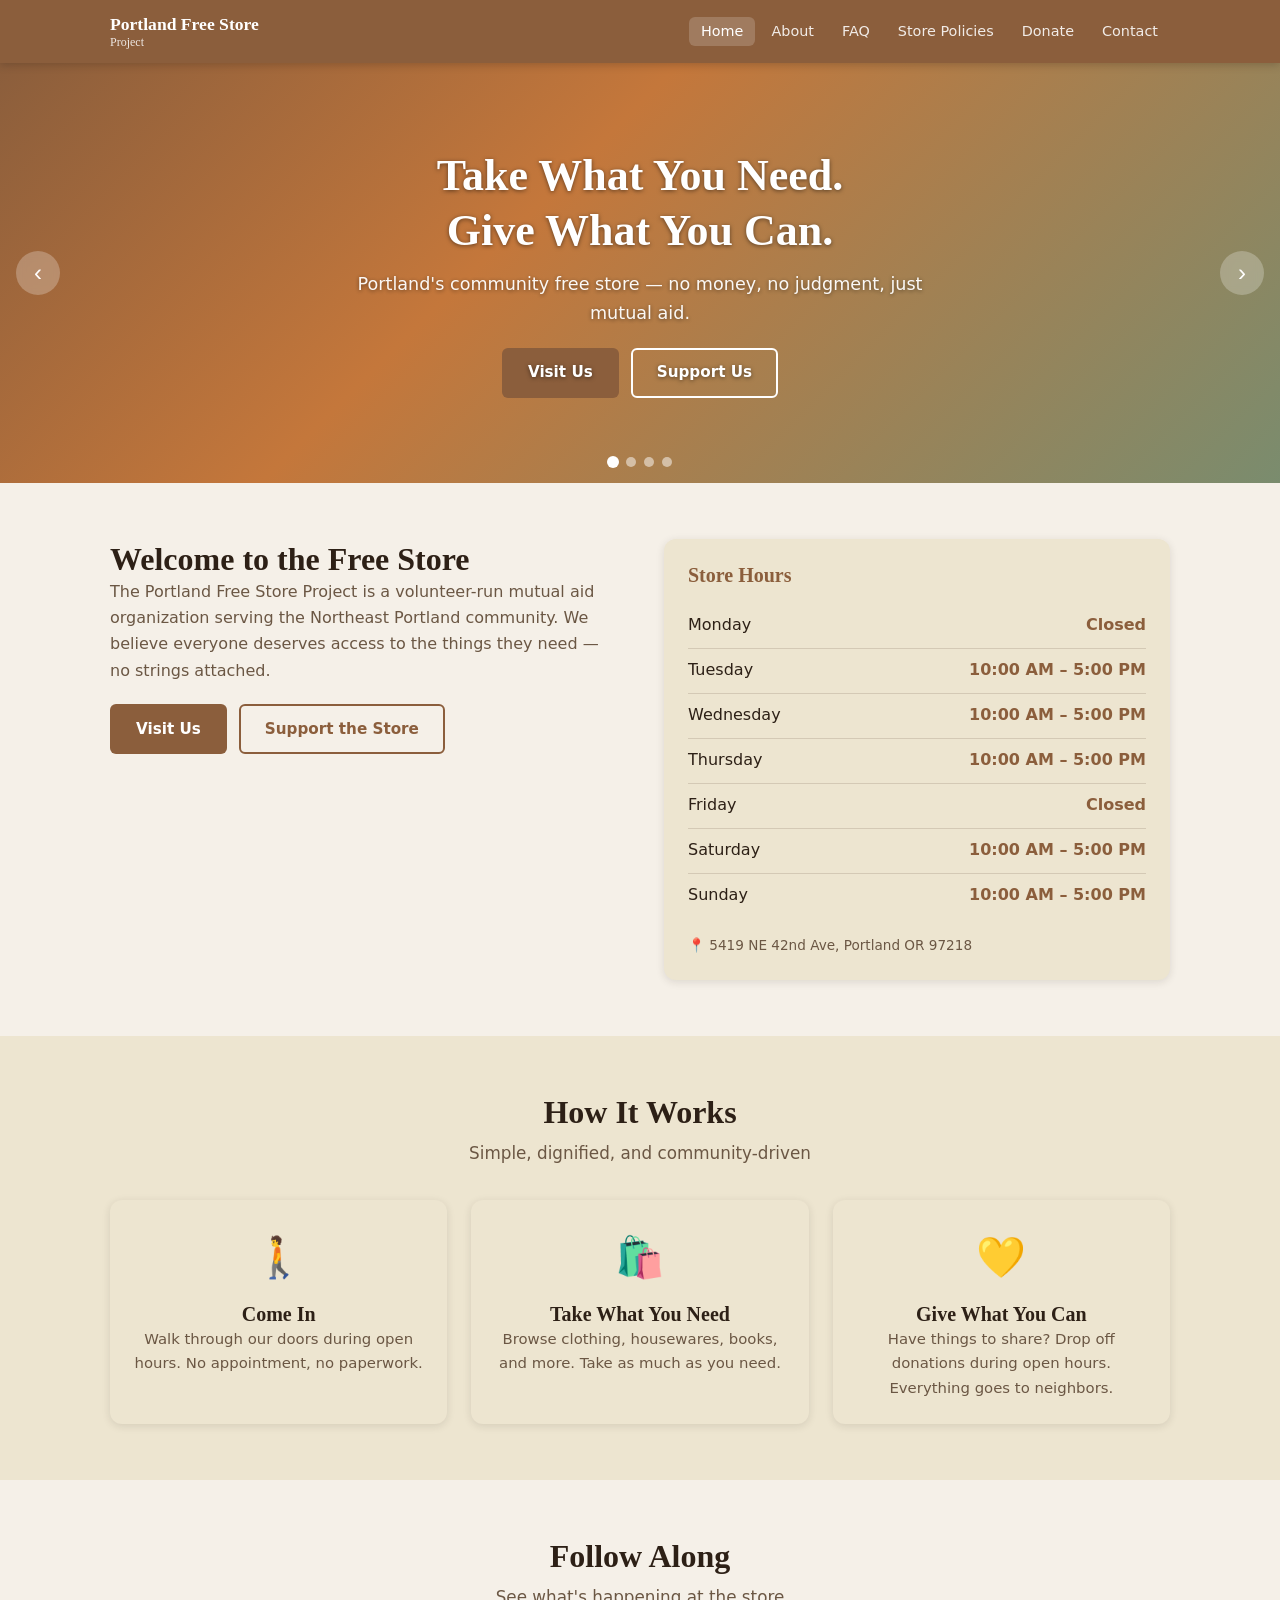
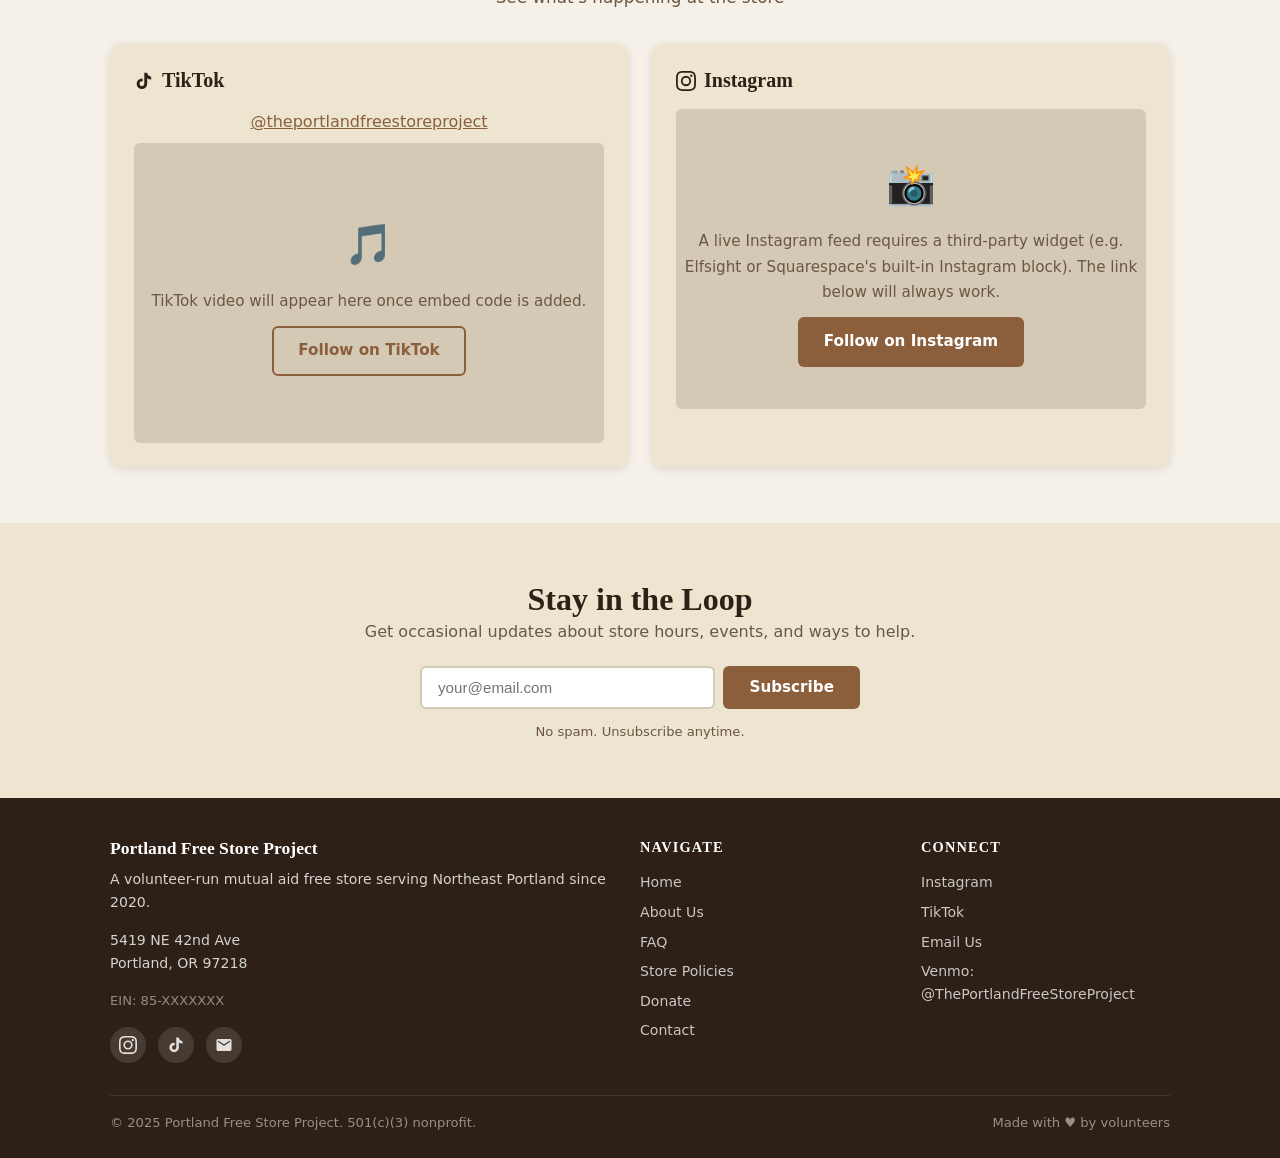
==== index.html @ 051ecac0 "Initial site mockup for Portland Free Store Project Earth tone redesign with carousel homepage, FAQ " ====
<!DOCTYPE html>
<!--
  ================================================================
  PORTLAND FREE STORE — Home Page
  ================================================================
  HOW TO EDIT THIS PAGE:
  • Store hours: find the <table class="hours-table"> section below
    and update the text in each <td> on the right side
  • Thermometer goal/current: find data-goal and data-current on
    the <div class="thermometer-widget"> in donate.html
  • Carousel slides: find <div class="carousel-slide"> — each slide
    has a heading, paragraph, and button you can change
  ================================================================
-->
<html lang="en">
<head>
  <meta charset="UTF-8">
  <meta name="viewport" content="width=device-width, initial-scale=1.0">
  <title>Portland Free Store Project — Free Stuff for Everyone</title>
  <meta name="description" content="The Portland Free Store Project operates a free store at 5419 NE 42nd Ave. Take what you need, give what you can.">
  <link rel="stylesheet" href="css/style.css">
</head>
<body>

<a class="skip-link" href="#main">Skip to main content</a>

<!-- ─── Navigation ─────────────────────────────────────── -->
<nav class="site-nav" aria-label="Main navigation">
  <div class="nav-inner">
    <a href="index.html" class="nav-logo">
      Portland Free Store
      <span>Project</span>
    </a>
    <button class="nav-hamburger" aria-label="Toggle menu" aria-expanded="false">
      <span></span><span></span><span></span>
    </button>
    <ul class="nav-links" role="list">
      <li><a href="index.html">Home</a></li>
      <li><a href="about.html">About</a></li>
      <li><a href="faq.html">FAQ</a></li>
      <li><a href="store-policies.html">Store Policies</a></li>
      <li><a href="donate.html">Donate</a></li>
      <li><a href="contact.html">Contact</a></li>
    </ul>
  </div>
</nav>

<main id="main">

  <!-- ─── Hero Carousel ──────────────────────────────────── -->
  <section class="carousel" aria-label="Featured slides">
    <div class="carousel-track">

      <div class="carousel-slide" aria-label="Slide 1 of 4">
        <div class="slide-bg slide-bg-1" role="img" aria-label="Warm earth tone background"></div>
        <div class="slide-content">
          <h1>Take What You Need.<br>Give What You Can.</h1>
          <p>Portland's community free store — no money, no judgment, just mutual aid.</p>
          <div class="gap-btns">
            <a href="contact.html" class="btn btn-primary">Visit Us</a>
            <a href="donate.html" class="btn btn-outline" style="border-color:#fff;color:#fff">Support Us</a>
          </div>
        </div>
      </div>

      <div class="carousel-slide" aria-label="Slide 2 of 4">
        <div class="slide-bg slide-bg-2" role="img" aria-label="Sage and brown background"></div>
        <div class="slide-content">
          <h1>Everything Is Free</h1>
          <p>Clothing, household goods, books, and more — all freely given by neighbors for neighbors.</p>
          <a href="about.html" class="btn btn-primary">Our Story</a>
        </div>
      </div>

      <div class="carousel-slide" aria-label="Slide 3 of 4">
        <div class="slide-bg slide-bg-3" role="img" aria-label="Terracotta gradient background"></div>
        <div class="slide-content">
          <h1>Open to Everyone</h1>
          <p>No ID required. No income verification. Just show up and take what you need.</p>
          <a href="faq.html" class="btn btn-primary">Learn More</a>
        </div>
      </div>

      <div class="carousel-slide" aria-label="Slide 4 of 4">
        <div class="slide-bg slide-bg-4" role="img" aria-label="Sage and terracotta background"></div>
        <div class="slide-content">
          <h1>Powered by Community</h1>
          <p>We run entirely on donations and volunteers. Help us keep the doors open.</p>
          <a href="donate.html" class="btn btn-primary">Donate</a>
        </div>
      </div>

    </div>
    <button class="carousel-btn prev" aria-label="Previous slide">&#8249;</button>
    <button class="carousel-btn next" aria-label="Next slide">&#8250;</button>
    <div class="carousel-dots" role="tablist" aria-label="Slide indicators">
      <button class="carousel-dot active" aria-label="Go to slide 1" role="tab"></button>
      <button class="carousel-dot" aria-label="Go to slide 2" role="tab"></button>
      <button class="carousel-dot" aria-label="Go to slide 3" role="tab"></button>
      <button class="carousel-dot" aria-label="Go to slide 4" role="tab"></button>
    </div>
  </section>

  <!-- ─── Welcome + Hours ────────────────────────────────── -->
  <section class="section">
    <div class="container">
      <div class="grid-2" style="align-items:start;gap:3rem">
        <div>
          <h2>Welcome to the Free Store</h2>
          <p class="text-muted" style="margin-bottom:1.25rem">The Portland Free Store Project is a volunteer-run mutual aid organization serving the Northeast Portland community. We believe everyone deserves access to the things they need — no strings attached.</p>
          <div class="gap-btns" style="justify-content:flex-start">
            <a href="contact.html" class="btn btn-primary">Visit Us</a>
            <a href="donate.html" class="btn btn-outline">Support the Store</a>
          </div>
        </div>
        <div class="card">
          <h3 style="margin-bottom:1rem;color:var(--color-primary)">Store Hours</h3>
          <!-- TO UPDATE: Change the hours text in the right-hand <td> cells below -->
          <table class="hours-table" aria-label="Store hours">
            <tbody>
              <tr><td>Monday</td>     <td>Closed</td></tr>
              <tr><td>Tuesday</td>    <td>10:00 AM – 5:00 PM</td></tr>
              <tr><td>Wednesday</td>  <td>10:00 AM – 5:00 PM</td></tr>
              <tr><td>Thursday</td>   <td>10:00 AM – 5:00 PM</td></tr>
              <tr><td>Friday</td>     <td>Closed</td></tr>
              <tr><td>Saturday</td>   <td>10:00 AM – 5:00 PM</td></tr>
              <tr><td>Sunday</td>     <td>10:00 AM – 5:00 PM</td></tr>
            </tbody>
          </table>
          <p style="margin-top:1rem;font-size:0.85rem;color:var(--color-muted)">
            📍 5419 NE 42nd Ave, Portland OR 97218
          </p>
        </div>
      </div>
    </div>
  </section>

  <!-- ─── How It Works ───────────────────────────────────── -->
  <section class="section section-alt">
    <div class="container">
      <div class="section-heading">
        <h2>How It Works</h2>
        <p>Simple, dignified, and community-driven</p>
      </div>
      <div class="grid-3">
        <div class="card text-center">
          <div style="font-size:2.5rem;margin-bottom:0.75rem">🚶</div>
          <h3>Come In</h3>
          <p style="color:var(--color-muted);font-size:0.93rem">Walk through our doors during open hours. No appointment, no paperwork.</p>
        </div>
        <div class="card text-center">
          <div style="font-size:2.5rem;margin-bottom:0.75rem">🛍️</div>
          <h3>Take What You Need</h3>
          <p style="color:var(--color-muted);font-size:0.93rem">Browse clothing, housewares, books, and more. Take as much as you need.</p>
        </div>
        <div class="card text-center">
          <div style="font-size:2.5rem;margin-bottom:0.75rem">💛</div>
          <h3>Give What You Can</h3>
          <p style="color:var(--color-muted);font-size:0.93rem">Have things to share? Drop off donations during open hours. Everything goes to neighbors.</p>
        </div>
      </div>
    </div>
  </section>

  <!-- ─── Follow Along (Social) ──────────────────────────── -->
  <section class="section social-section">
    <div class="container">
      <div class="section-heading">
        <h2>Follow Along</h2>
        <p>See what's happening at the store</p>
      </div>
      <div class="social-embeds">

        <!-- TikTok embed -->
        <div class="social-embed-card">
          <h3>
            <svg width="20" height="20" viewBox="0 0 24 24" fill="currentColor" aria-hidden="true"><path d="M19.59 6.69a4.83 4.83 0 0 1-3.77-4.25V2h-3.45v13.67a2.89 2.89 0 0 1-2.88 2.5 2.89 2.89 0 0 1-2.89-2.89 2.89 2.89 0 0 1 2.89-2.89c.28 0 .54.04.79.1V9.01a6.33 6.33 0 0 0-.79-.05 6.34 6.34 0 0 0-6.34 6.34 6.34 6.34 0 0 0 6.34 6.34 6.34 6.34 0 0 0 6.33-6.34V8.69a8.18 8.18 0 0 0 4.78 1.52V6.78a4.85 4.85 0 0 1-1.01-.09z"/></svg>
            TikTok
          </h3>
          <!-- TikTok embed — replace with actual embed code from tiktok.com/embed -->
          <blockquote class="tiktok-embed"
            cite="https://www.tiktok.com/@theportlandfreestoreproject"
            data-video-id="REPLACE_WITH_VIDEO_ID"
            style="max-width:100%;min-width:100%">
            <section>
              <a target="_blank" href="https://www.tiktok.com/@theportlandfreestoreproject">@theportlandfreestoreproject</a>
            </section>
          </blockquote>
          <div class="social-placeholder" style="margin-top:0.5rem">
            <span class="icon">🎵</span>
            <span>TikTok video will appear here once embed code is added.</span>
            <a href="https://www.tiktok.com/@theportlandfreestoreproject" class="btn btn-outline" target="_blank" rel="noopener">Follow on TikTok</a>
          </div>
        </div>

        <!-- Instagram -->
        <div class="social-embed-card">
          <h3>
            <svg width="20" height="20" viewBox="0 0 24 24" fill="currentColor" aria-hidden="true"><path d="M12 2.163c3.204 0 3.584.012 4.85.07 3.252.148 4.771 1.691 4.919 4.919.058 1.265.069 1.645.069 4.849 0 3.205-.012 3.584-.069 4.849-.149 3.225-1.664 4.771-4.919 4.919-1.266.058-1.644.07-4.85.07-3.204 0-3.584-.012-4.849-.07-3.26-.149-4.771-1.699-4.919-4.92-.058-1.265-.07-1.644-.07-4.849 0-3.204.013-3.583.07-4.849.149-3.227 1.664-4.771 4.919-4.919 1.266-.057 1.645-.069 4.849-.069zM12 0C8.741 0 8.333.014 7.053.072 2.695.272.273 2.69.073 7.052.014 8.333 0 8.741 0 12c0 3.259.014 3.668.072 4.948.2 4.358 2.618 6.78 6.98 6.98C8.333 23.986 8.741 24 12 24c3.259 0 3.668-.014 4.948-.072 4.354-.2 6.782-2.618 6.979-6.98.059-1.28.073-1.689.073-4.948 0-3.259-.014-3.667-.072-4.947-.196-4.354-2.617-6.78-6.979-6.98C15.668.014 15.259 0 12 0zm0 5.838a6.162 6.162 0 1 0 0 12.324 6.162 6.162 0 0 0 0-12.324zM12 16a4 4 0 1 1 0-8 4 4 0 0 1 0 8zm6.406-11.845a1.44 1.44 0 1 0 0 2.881 1.44 1.44 0 0 0 0-2.881z"/></svg>
            Instagram
          </h3>
          <div class="social-placeholder">
            <span class="icon">📸</span>
            <span>A live Instagram feed requires a third-party widget (e.g. Elfsight or Squarespace's built-in Instagram block). The link below will always work.</span>
            <a href="https://www.instagram.com/theportlandfreestoreproject/" class="btn btn-primary" target="_blank" rel="noopener">Follow on Instagram</a>
          </div>
        </div>

      </div>
    </div>
  </section>

  <!-- ─── Email Signup ────────────────────────────────────── -->
  <section class="section section-alt">
    <div class="container">
      <div class="email-signup">
        <h2>Stay in the Loop</h2>
        <p style="color:var(--color-muted)">Get occasional updates about store hours, events, and ways to help.</p>
        <form action="#" method="post" aria-label="Email signup">
          <input type="email" name="email" placeholder="your@email.com" required aria-label="Email address">
          <button type="submit" class="btn btn-primary">Subscribe</button>
        </form>
        <p style="font-size:0.82rem;color:var(--color-muted);margin-top:0.75rem">No spam. Unsubscribe anytime.</p>
      </div>
    </div>
  </section>

</main>

<!-- ─── Footer ─────────────────────────────────────────── -->
<footer class="site-footer">
  <div class="container">
    <div class="footer-inner">
      <div class="footer-brand">
        <h3>Portland Free Store Project</h3>
        <p>A volunteer-run mutual aid free store serving Northeast Portland since 2020.</p>
        <p style="margin-top:0.5rem">5419 NE 42nd Ave<br>Portland, OR 97218</p>
        <p style="margin-top:0.5rem;font-size:0.82rem;opacity:0.6">EIN: 85-XXXXXXX</p>
        <div class="footer-social">
          <a href="https://www.instagram.com/theportlandfreestoreproject/" target="_blank" rel="noopener" aria-label="Instagram">
            <svg width="18" height="18" viewBox="0 0 24 24" fill="currentColor"><path d="M12 2.163c3.204 0 3.584.012 4.85.07 3.252.148 4.771 1.691 4.919 4.919.058 1.265.069 1.645.069 4.849 0 3.205-.012 3.584-.069 4.849-.149 3.225-1.664 4.771-4.919 4.919-1.266.058-1.644.07-4.85.07-3.204 0-3.584-.012-4.849-.07-3.26-.149-4.771-1.699-4.919-4.92-.058-1.265-.07-1.644-.07-4.849 0-3.204.013-3.583.07-4.849.149-3.227 1.664-4.771 4.919-4.919 1.266-.057 1.645-.069 4.849-.069zM12 0C8.741 0 8.333.014 7.053.072 2.695.272.273 2.69.073 7.052.014 8.333 0 8.741 0 12c0 3.259.014 3.668.072 4.948.2 4.358 2.618 6.78 6.98 6.98C8.333 23.986 8.741 24 12 24c3.259 0 3.668-.014 4.948-.072 4.354-.2 6.782-2.618 6.979-6.98.059-1.28.073-1.689.073-4.948 0-3.259-.014-3.667-.072-4.947-.196-4.354-2.617-6.78-6.979-6.98C15.668.014 15.259 0 12 0zm0 5.838a6.162 6.162 0 1 0 0 12.324 6.162 6.162 0 0 0 0-12.324zM12 16a4 4 0 1 1 0-8 4 4 0 0 1 0 8zm6.406-11.845a1.44 1.44 0 1 0 0 2.881 1.44 1.44 0 0 0 0-2.881z"/></svg>
          </a>
          <a href="https://www.tiktok.com/@theportlandfreestoreproject" target="_blank" rel="noopener" aria-label="TikTok">
            <svg width="18" height="18" viewBox="0 0 24 24" fill="currentColor"><path d="M19.59 6.69a4.83 4.83 0 0 1-3.77-4.25V2h-3.45v13.67a2.89 2.89 0 0 1-2.88 2.5 2.89 2.89 0 0 1-2.89-2.89 2.89 2.89 0 0 1 2.89-2.89c.28 0 .54.04.79.1V9.01a6.33 6.33 0 0 0-.79-.05 6.34 6.34 0 0 0-6.34 6.34 6.34 6.34 0 0 0 6.34 6.34 6.34 6.34 0 0 0 6.33-6.34V8.69a8.18 8.18 0 0 0 4.78 1.52V6.78a4.85 4.85 0 0 1-1.01-.09z"/></svg>
          </a>
          <a href="mailto:portlandfreestoreproject@gmail.com" aria-label="Email us">
            <svg width="18" height="18" viewBox="0 0 24 24" fill="currentColor"><path d="M20 4H4c-1.1 0-2 .9-2 2v12c0 1.1.9 2 2 2h16c1.1 0 2-.9 2-2V6c0-1.1-.9-2-2-2zm0 4l-8 5-8-5V6l8 5 8-5v2z"/></svg>
          </a>
        </div>
      </div>
      <div class="footer-col">
        <h4>Navigate</h4>
        <a href="index.html">Home</a>
        <a href="about.html">About Us</a>
        <a href="faq.html">FAQ</a>
        <a href="store-policies.html">Store Policies</a>
        <a href="donate.html">Donate</a>
        <a href="contact.html">Contact</a>
      </div>
      <div class="footer-col">
        <h4>Connect</h4>
        <a href="https://www.instagram.com/theportlandfreestoreproject/" target="_blank" rel="noopener">Instagram</a>
        <a href="https://www.tiktok.com/@theportlandfreestoreproject" target="_blank" rel="noopener">TikTok</a>
        <a href="mailto:portlandfreestoreproject@gmail.com">Email Us</a>
        <a href="donate.html">Venmo: @ThePortlandFreeStoreProject</a>
      </div>
    </div>
    <div class="footer-bottom">
      <span>© 2025 Portland Free Store Project. 501(c)(3) nonprofit.</span>
      <span>Made with ♥ by volunteers</span>
    </div>
  </div>
</footer>

<script src="js/main.js"></script>
</body>
</html>
---- css/style.css ----
/* ============================================================
   Portland Free Store — Design System
   Earth tone palette, mobile-first, no framework
   ============================================================ */

:root {
  --color-bg:      #f5f0e8;
  --color-surface: #ede5d0;
  --color-primary: #8b5e3c;
  --color-accent:  #c4773b;
  --color-text:    #2d2016;
  --color-muted:   #6b5744;
  --color-sage:    #7a8c6e;
  --color-sage-light: #a8b89a;
  --color-border:  #d4c9b5;

  --font-body: Georgia, 'Times New Roman', serif;
  --font-sans: system-ui, -apple-system, 'Segoe UI', sans-serif;

  --radius: 6px;
  --radius-lg: 12px;
  --shadow: 0 2px 8px rgba(45,32,22,0.12);
  --shadow-lg: 0 4px 20px rgba(45,32,22,0.18);

  --container: 1100px;
  --gap: 1.5rem;
}

/* ─── Reset ─────────────────────────────────────────────── */
*, *::before, *::after { box-sizing: border-box; margin: 0; padding: 0; }
html { font-size: 16px; scroll-behavior: smooth; }
body {
  font-family: var(--font-sans);
  background: var(--color-bg);
  color: var(--color-text);
  line-height: 1.65;
  min-height: 100vh;
  display: flex;
  flex-direction: column;
}
img { max-width: 100%; display: block; }
a { color: var(--color-primary); text-decoration: underline; }
a:hover { color: var(--color-accent); }
ul { list-style: none; }

/* ─── Layout ─────────────────────────────────────────────── */
.container {
  width: 100%;
  max-width: var(--container);
  margin-inline: auto;
  padding-inline: 1.25rem;
}
.grid-2 { display: grid; gap: var(--gap); }
.grid-3 { display: grid; gap: var(--gap); }
@media (min-width: 768px) {
  .grid-2 { grid-template-columns: 1fr 1fr; }
  .grid-3 { grid-template-columns: repeat(3, 1fr); }
}

main { flex: 1; }

/* ─── Typography ─────────────────────────────────────────── */
h1, h2, h3, h4 {
  font-family: var(--font-body);
  font-weight: 700;
  line-height: 1.25;
  color: var(--color-text);
}
h1 { font-size: clamp(1.9rem, 4vw, 2.75rem); }
h2 { font-size: clamp(1.4rem, 3vw, 2rem); }
h3 { font-size: 1.25rem; }
h4 { font-size: 1.05rem; }
p { margin-bottom: 1rem; }
p:last-child { margin-bottom: 0; }

.section-heading {
  text-align: center;
  margin-bottom: 2rem;
}
.section-heading h2 { margin-bottom: 0.5rem; }
.section-heading p  { color: var(--color-muted); font-size: 1.05rem; }

/* ─── Buttons ────────────────────────────────────────────── */
.btn {
  display: inline-block;
  padding: 0.65rem 1.5rem;
  border-radius: var(--radius);
  font-family: var(--font-sans);
  font-size: 0.95rem;
  font-weight: 600;
  text-decoration: none;
  cursor: pointer;
  border: 2px solid transparent;
  transition: background 0.2s, color 0.2s, border-color 0.2s;
}
.btn-primary {
  background: var(--color-primary);
  color: #fff;
}
.btn-primary:hover {
  background: var(--color-accent);
  color: #fff;
}
.btn-outline {
  background: transparent;
  color: var(--color-primary);
  border-color: var(--color-primary);
}
.btn-outline:hover {
  background: var(--color-primary);
  color: #fff;
}
.btn-sage {
  background: var(--color-sage);
  color: #fff;
}
.btn-sage:hover {
  background: #5e6e55;
  color: #fff;
}

/* ─── Card ───────────────────────────────────────────────── */
.card {
  background: var(--color-surface);
  border-radius: var(--radius-lg);
  padding: 1.5rem;
  box-shadow: var(--shadow);
}

/* ─── Section spacing ────────────────────────────────────── */
.section { padding: 3.5rem 0; }
.section-alt { background: var(--color-surface); }

/* ─── Navigation ─────────────────────────────────────────── */
.site-nav {
  background: var(--color-primary);
  position: sticky;
  top: 0;
  z-index: 100;
  box-shadow: 0 2px 8px rgba(45,32,22,0.25);
}
.nav-inner {
  display: flex;
  align-items: center;
  justify-content: space-between;
  padding: 0.85rem 1.25rem;
  max-width: var(--container);
  margin-inline: auto;
}
.nav-logo {
  font-family: var(--font-body);
  font-size: 1.1rem;
  font-weight: 700;
  color: #fff;
  text-decoration: none;
  line-height: 1.2;
}
.nav-logo span { display: block; font-size: 0.75rem; font-weight: 400; opacity: 0.85; }
.nav-links {
  display: flex;
  gap: 0.25rem;
  align-items: center;
}
.nav-links a {
  color: rgba(255,255,255,0.88);
  text-decoration: none;
  padding: 0.4rem 0.75rem;
  border-radius: var(--radius);
  font-size: 0.9rem;
  transition: background 0.15s, color 0.15s;
}
.nav-links a:hover,
.nav-links a.active {
  background: rgba(255,255,255,0.18);
  color: #fff;
}
.nav-hamburger {
  display: none;
  background: none;
  border: none;
  cursor: pointer;
  padding: 0.25rem;
  flex-direction: column;
  gap: 5px;
}
.nav-hamburger span {
  display: block;
  width: 24px;
  height: 2px;
  background: #fff;
  border-radius: 2px;
  transition: transform 0.2s, opacity 0.2s;
}
.nav-hamburger.open span:nth-child(1) { transform: translateY(7px) rotate(45deg); }
.nav-hamburger.open span:nth-child(2) { opacity: 0; }
.nav-hamburger.open span:nth-child(3) { transform: translateY(-7px) rotate(-45deg); }

@media (max-width: 767px) {
  .nav-hamburger { display: flex; }
  .nav-links {
    display: none;
    flex-direction: column;
    align-items: flex-start;
    gap: 0;
    position: absolute;
    top: 100%;
    left: 0; right: 0;
    background: var(--color-primary);
    padding: 0.5rem 1.25rem 1rem;
    border-top: 1px solid rgba(255,255,255,0.15);
  }
  .nav-links.open { display: flex; }
  .nav-links a { padding: 0.6rem 0.75rem; width: 100%; }
}

/* ─── Hero Carousel ──────────────────────────────────────── */
.carousel {
  position: relative;
  overflow: hidden;
  background: var(--color-surface);
  min-height: 420px;
}
.carousel-track {
  display: flex;
  transition: transform 0.5s ease;
  height: 100%;
}
.carousel-slide {
  min-width: 100%;
  position: relative;
  min-height: 420px;
  display: flex;
  align-items: center;
  justify-content: center;
}
.carousel-slide .slide-bg {
  position: absolute;
  inset: 0;
  background-size: cover;
  background-position: center;
}
.carousel-slide .slide-content {
  position: relative;
  z-index: 2;
  text-align: center;
  padding: 2rem 1.5rem;
  max-width: 640px;
  color: #fff;
  text-shadow: 0 1px 4px rgba(0,0,0,0.5);
}
.carousel-slide .slide-content h1 { color: #fff; margin-bottom: 0.75rem; }
.carousel-slide .slide-content p  { font-size: 1.1rem; margin-bottom: 1.25rem; opacity: 0.95; }
.carousel-btn {
  position: absolute;
  top: 50%;
  transform: translateY(-50%);
  background: rgba(255,255,255,0.25);
  border: none;
  color: #fff;
  font-size: 1.5rem;
  width: 44px;
  height: 44px;
  border-radius: 50%;
  cursor: pointer;
  backdrop-filter: blur(4px);
  transition: background 0.2s;
  z-index: 10;
  display: flex;
  align-items: center;
  justify-content: center;
}
.carousel-btn:hover { background: rgba(255,255,255,0.45); }
.carousel-btn.prev { left: 1rem; }
.carousel-btn.next { right: 1rem; }
.carousel-dots {
  position: absolute;
  bottom: 1rem;
  left: 50%;
  transform: translateX(-50%);
  display: flex;
  gap: 0.5rem;
  z-index: 10;
}
.carousel-dot {
  width: 10px;
  height: 10px;
  border-radius: 50%;
  background: rgba(255,255,255,0.5);
  border: none;
  cursor: pointer;
  transition: background 0.2s, transform 0.2s;
}
.carousel-dot.active {
  background: #fff;
  transform: scale(1.2);
}

/* Slide background gradients (placeholder images) */
.slide-bg-1 { background: linear-gradient(135deg, #8b5e3c 0%, #c4773b 40%, #7a8c6e 100%); }
.slide-bg-2 { background: linear-gradient(135deg, #7a8c6e 0%, #8b5e3c 60%, #c4773b 100%); }
.slide-bg-3 { background: linear-gradient(135deg, #c4773b 0%, #6b5744 50%, #8b5e3c 100%); }
.slide-bg-4 { background: linear-gradient(135deg, #6b5744 0%, #7a8c6e 50%, #c4773b 100%); }

/* ─── Hours ──────────────────────────────────────────────── */
.hours-table { width: 100%; border-collapse: collapse; }
.hours-table tr:not(:last-child) td { border-bottom: 1px solid var(--color-border); }
.hours-table td { padding: 0.55rem 0; }
.hours-table td:last-child { text-align: right; font-weight: 600; color: var(--color-primary); }

/* ─── Email Signup ───────────────────────────────────────── */
.email-signup { text-align: center; }
.email-signup form {
  display: flex;
  gap: 0.5rem;
  max-width: 440px;
  margin: 1.25rem auto 0;
}
.email-signup input[type="email"] {
  flex: 1;
  padding: 0.65rem 1rem;
  border: 2px solid var(--color-border);
  border-radius: var(--radius);
  background: #fff;
  font-size: 0.95rem;
  color: var(--color-text);
}
.email-signup input[type="email"]:focus {
  outline: none;
  border-color: var(--color-primary);
}
@media (max-width: 480px) {
  .email-signup form { flex-direction: column; }
}

/* ─── Social Section ─────────────────────────────────────── */
.social-section { text-align: center; }
.social-embeds {
  display: grid;
  gap: var(--gap);
  margin-top: 2rem;
}
@media (min-width: 768px) {
  .social-embeds { grid-template-columns: 1fr 1fr; }
}
.social-embed-card {
  background: var(--color-surface);
  border-radius: var(--radius-lg);
  padding: 1.5rem;
  box-shadow: var(--shadow);
}
.social-embed-card h3 {
  display: flex;
  align-items: center;
  gap: 0.5rem;
  margin-bottom: 1rem;
}
.social-placeholder {
  background: var(--color-border);
  border-radius: var(--radius);
  min-height: 300px;
  display: flex;
  flex-direction: column;
  align-items: center;
  justify-content: center;
  gap: 0.75rem;
  color: var(--color-muted);
  font-size: 0.95rem;
}
.social-placeholder .icon { font-size: 2.5rem; }

/* ─── Team Cards ─────────────────────────────────────────── */
.team-card { text-align: center; }
.team-photo {
  width: 120px;
  height: 120px;
  border-radius: 50%;
  margin: 0 auto 1rem;
  background: var(--color-border);
  display: flex;
  align-items: center;
  justify-content: center;
  font-size: 3rem;
  overflow: hidden;
}
.team-card h3 { margin-bottom: 0.25rem; }
.team-card .role {
  color: var(--color-accent);
  font-size: 0.9rem;
  font-weight: 600;
  margin-bottom: 0.5rem;
}
.team-card p { font-size: 0.9rem; color: var(--color-muted); }

/* ─── FAQ Accordion ──────────────────────────────────────── */
.accordion-item {
  border: 1px solid var(--color-border);
  border-radius: var(--radius);
  margin-bottom: 0.5rem;
  overflow: hidden;
}
.accordion-trigger {
  width: 100%;
  display: flex;
  align-items: center;
  justify-content: space-between;
  padding: 1rem 1.25rem;
  background: var(--color-surface);
  border: none;
  cursor: pointer;
  font-size: 0.95rem;
  font-weight: 600;
  color: var(--color-text);
  text-align: left;
  gap: 1rem;
  transition: background 0.15s;
}
.accordion-trigger:hover { background: var(--color-border); }
.accordion-trigger[aria-expanded="true"] { background: var(--color-border); }
.accordion-icon {
  flex-shrink: 0;
  width: 20px;
  height: 20px;
  border-radius: 50%;
  background: var(--color-primary);
  color: #fff;
  font-size: 1rem;
  display: flex;
  align-items: center;
  justify-content: center;
  line-height: 1;
  transition: transform 0.2s;
}
.accordion-trigger[aria-expanded="true"] .accordion-icon { transform: rotate(45deg); }
.accordion-body {
  max-height: 0;
  overflow: hidden;
  transition: max-height 0.3s ease, padding 0.3s;
  background: #fff;
}
.accordion-body.open { max-height: 600px; }
.accordion-body-inner { padding: 1rem 1.25rem; font-size: 0.95rem; color: var(--color-muted); line-height: 1.7; }

/* ─── Donate / Thermometer ───────────────────────────────── */
.thermometer-widget {
  max-width: 480px;
  margin: 0 auto 2rem;
  text-align: center;
}
.thermo-labels {
  display: flex;
  justify-content: space-between;
  font-size: 0.85rem;
  color: var(--color-muted);
  margin-bottom: 0.5rem;
}
.thermo-track {
  background: var(--color-border);
  border-radius: 999px;
  height: 28px;
  overflow: hidden;
  position: relative;
}
.thermo-fill {
  height: 100%;
  border-radius: 999px;
  background: linear-gradient(90deg, var(--color-sage) 0%, var(--color-accent) 100%);
  width: 0%;
  transition: width 1.2s cubic-bezier(0.22,1,0.36,1);
}
.thermo-amount {
  font-size: 1.5rem;
  font-weight: 700;
  color: var(--color-primary);
  margin-top: 0.75rem;
}
.thermo-amount span { font-size: 0.9rem; color: var(--color-muted); font-weight: 400; }

.donation-amounts {
  display: flex;
  flex-wrap: wrap;
  gap: 0.5rem;
  justify-content: center;
  margin: 1.25rem 0;
}
.amount-btn {
  padding: 0.55rem 1.25rem;
  border: 2px solid var(--color-border);
  border-radius: var(--radius);
  background: #fff;
  font-size: 0.95rem;
  font-weight: 600;
  cursor: pointer;
  color: var(--color-text);
  transition: border-color 0.15s, background 0.15s;
}
.amount-btn:hover,
.amount-btn.selected {
  border-color: var(--color-primary);
  background: var(--color-surface);
  color: var(--color-primary);
}
.frequency-toggle {
  display: flex;
  border: 2px solid var(--color-border);
  border-radius: var(--radius);
  overflow: hidden;
  width: fit-content;
  margin: 0 auto 1.5rem;
}
.freq-btn {
  padding: 0.5rem 1.25rem;
  border: none;
  background: #fff;
  font-size: 0.9rem;
  cursor: pointer;
  color: var(--color-muted);
  transition: background 0.15s, color 0.15s;
}
.freq-btn.active {
  background: var(--color-primary);
  color: #fff;
}

.venmo-box {
  background: var(--color-surface);
  border: 2px solid var(--color-border);
  border-radius: var(--radius-lg);
  padding: 1.25rem;
  text-align: center;
  margin-bottom: 1.5rem;
}
.venmo-handle {
  font-size: 1.4rem;
  font-weight: 700;
  color: var(--color-primary);
  font-family: var(--font-body);
}

/* ─── Contact Form ───────────────────────────────────────── */
.contact-form { max-width: 560px; }
.form-group { margin-bottom: 1.25rem; }
.form-group label {
  display: block;
  font-size: 0.9rem;
  font-weight: 600;
  margin-bottom: 0.35rem;
  color: var(--color-text);
}
.form-group input,
.form-group textarea {
  width: 100%;
  padding: 0.7rem 1rem;
  border: 2px solid var(--color-border);
  border-radius: var(--radius);
  background: #fff;
  font-size: 0.95rem;
  color: var(--color-text);
  font-family: var(--font-sans);
  transition: border-color 0.15s;
}
.form-group input:focus,
.form-group textarea:focus {
  outline: none;
  border-color: var(--color-primary);
}
.form-group textarea { min-height: 140px; resize: vertical; }
.map-embed {
  border-radius: var(--radius-lg);
  overflow: hidden;
  box-shadow: var(--shadow);
}
.map-embed iframe { display: block; width: 100%; height: 300px; border: 0; }

/* ─── Store Policies ─────────────────────────────────────── */
.policy-section { margin-bottom: 2rem; }
.policy-section h3 {
  color: var(--color-primary);
  margin-bottom: 0.75rem;
  padding-bottom: 0.5rem;
  border-bottom: 2px solid var(--color-border);
}
.policy-list {
  list-style: disc;
  padding-left: 1.5rem;
}
.policy-list li { margin-bottom: 0.4rem; font-size: 0.95rem; line-height: 1.6; }

/* ─── Footer ─────────────────────────────────────────────── */
.site-footer {
  background: var(--color-text);
  color: rgba(255,255,255,0.8);
  padding: 2.5rem 0 1.5rem;
  margin-top: auto;
}
.footer-inner {
  display: grid;
  gap: 2rem;
}
@media (min-width: 768px) {
  .footer-inner { grid-template-columns: 2fr 1fr 1fr; }
}
.footer-brand h3 {
  color: #fff;
  font-size: 1.1rem;
  margin-bottom: 0.5rem;
}
.footer-brand p { font-size: 0.88rem; line-height: 1.6; }
.footer-col h4 {
  color: #fff;
  font-size: 0.9rem;
  text-transform: uppercase;
  letter-spacing: 0.08em;
  margin-bottom: 0.75rem;
}
.footer-col a {
  display: block;
  color: rgba(255,255,255,0.75);
  text-decoration: none;
  font-size: 0.88rem;
  padding: 0.2rem 0;
  transition: color 0.15s;
}
.footer-col a:hover { color: #fff; }
.footer-social {
  display: flex;
  gap: 0.75rem;
  margin-top: 1rem;
}
.footer-social a {
  display: flex;
  align-items: center;
  justify-content: center;
  width: 36px;
  height: 36px;
  border-radius: 50%;
  background: rgba(255,255,255,0.12);
  color: rgba(255,255,255,0.85);
  text-decoration: none;
  font-size: 1rem;
  transition: background 0.2s;
}
.footer-social a:hover { background: rgba(255,255,255,0.28); color: #fff; }
.footer-bottom {
  margin-top: 2rem;
  padding-top: 1rem;
  border-top: 1px solid rgba(255,255,255,0.1);
  display: flex;
  flex-wrap: wrap;
  gap: 0.5rem;
  justify-content: space-between;
  font-size: 0.82rem;
  color: rgba(255,255,255,0.5);
}

/* ─── Page hero (inner pages) ────────────────────────────── */
.page-hero {
  background: linear-gradient(135deg, var(--color-primary) 0%, var(--color-accent) 100%);
  color: #fff;
  padding: 3rem 0;
  text-align: center;
}
.page-hero h1 { color: #fff; margin-bottom: 0.5rem; }
.page-hero p  { opacity: 0.9; font-size: 1.05rem; }

/* ─── Utility ────────────────────────────────────────────── */
.text-center { text-align: center; }
.text-muted   { color: var(--color-muted); }
.mt-1 { margin-top: 0.5rem; }
.mt-2 { margin-top: 1rem; }
.mt-3 { margin-top: 1.5rem; }
.mb-2 { margin-bottom: 1rem; }
.mb-3 { margin-bottom: 1.5rem; }
.gap-btns { display: flex; flex-wrap: wrap; gap: 0.75rem; justify-content: center; }

.notice {
  background: #fff8e8;
  border: 1px solid #e6c87a;
  border-radius: var(--radius);
  padding: 0.85rem 1rem;
  font-size: 0.88rem;
  color: #7a5e1a;
}

/* Skip link for accessibility */
.skip-link {
  position: absolute;
  left: -9999px;
  top: 0;
  background: var(--color-primary);
  color: #fff;
  padding: 0.5rem 1rem;
  z-index: 9999;
  border-radius: 0 0 var(--radius) 0;
}
.skip-link:focus { left: 0; }
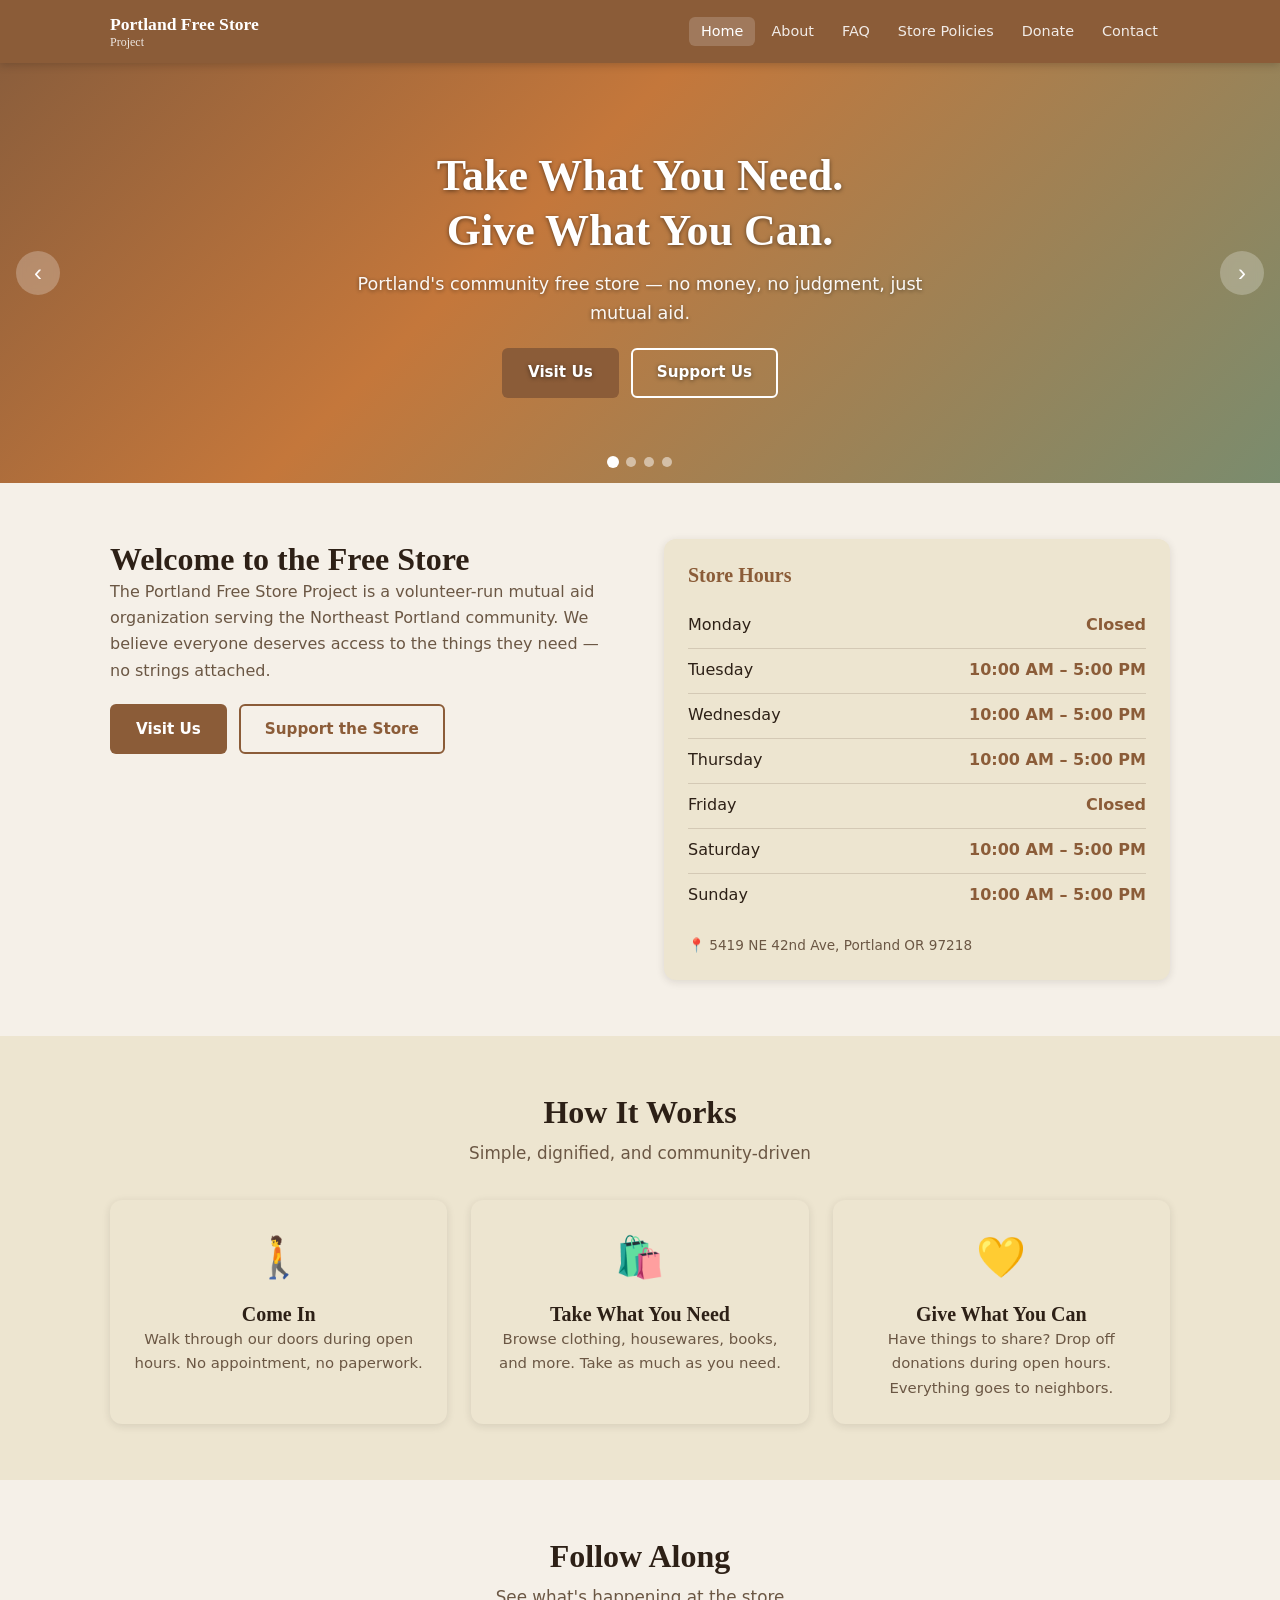
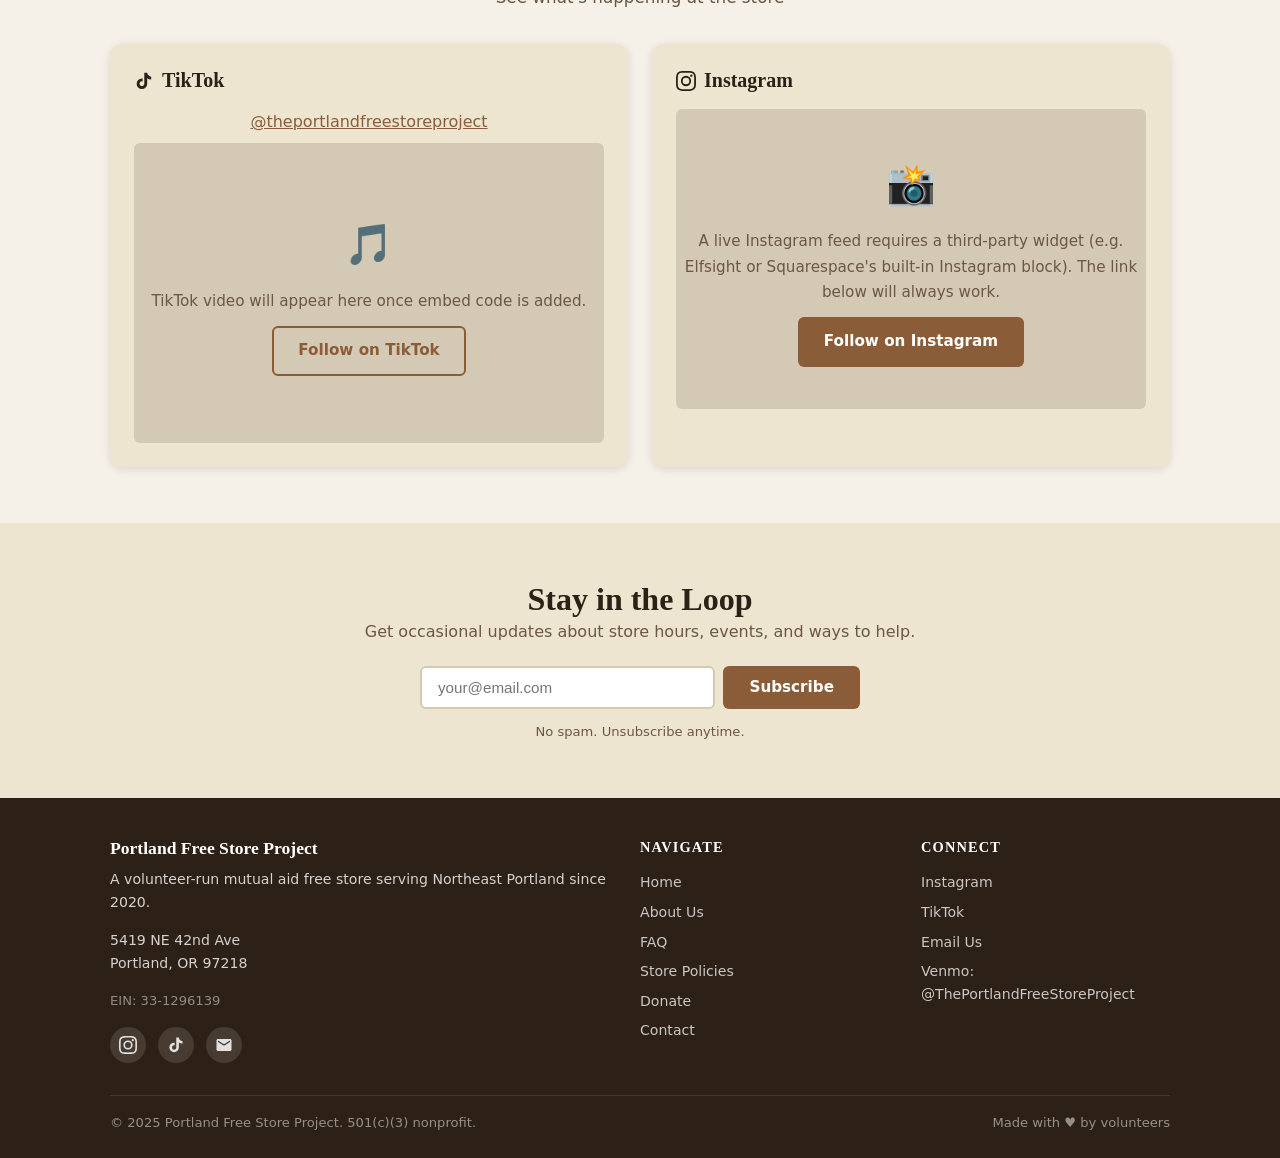
==== commit fc834d0e: "Populate real content from portlandfreestoreproject.org - Real team: Jess (President), Rachel (Direc" ====
--- a/index.html
+++ b/index.html
@@ -235,7 +235,7 @@
         <h3>Portland Free Store Project</h3>
         <p>A volunteer-run mutual aid free store serving Northeast Portland since 2020.</p>
         <p style="margin-top:0.5rem">5419 NE 42nd Ave<br>Portland, OR 97218</p>
-        <p style="margin-top:0.5rem;font-size:0.82rem;opacity:0.6">EIN: 85-XXXXXXX</p>
+        <p style="margin-top:0.5rem;font-size:0.82rem;opacity:0.6">EIN: 33-1296139</p>
         <div class="footer-social">
           <a href="https://www.instagram.com/theportlandfreestoreproject/" target="_blank" rel="noopener" aria-label="Instagram">
             <svg width="18" height="18" viewBox="0 0 24 24" fill="currentColor"><path d="M12 2.163c3.204 0 3.584.012 4.85.07 3.252.148 4.771 1.691 4.919 4.919.058 1.265.069 1.645.069 4.849 0 3.205-.012 3.584-.069 4.849-.149 3.225-1.664 4.771-4.919 4.919-1.266.058-1.644.07-4.85.07-3.204 0-3.584-.012-4.849-.07-3.26-.149-4.771-1.699-4.919-4.92-.058-1.265-.07-1.644-.07-4.849 0-3.204.013-3.583.07-4.849.149-3.227 1.664-4.771 4.919-4.919 1.266-.057 1.645-.069 4.849-.069zM12 0C8.741 0 8.333.014 7.053.072 2.695.272.273 2.69.073 7.052.014 8.333 0 8.741 0 12c0 3.259.014 3.668.072 4.948.2 4.358 2.618 6.78 6.98 6.98C8.333 23.986 8.741 24 12 24c3.259 0 3.668-.014 4.948-.072 4.354-.2 6.782-2.618 6.979-6.98.059-1.28.073-1.689.073-4.948 0-3.259-.014-3.667-.072-4.947-.196-4.354-2.617-6.78-6.979-6.98C15.668.014 15.259 0 12 0zm0 5.838a6.162 6.162 0 1 0 0 12.324 6.162 6.162 0 0 0 0-12.324zM12 16a4 4 0 1 1 0-8 4 4 0 0 1 0 8zm6.406-11.845a1.44 1.44 0 1 0 0 2.881 1.44 1.44 0 0 0 0-2.881z"/></svg>
@@ -243,7 +243,7 @@
           <a href="https://www.tiktok.com/@theportlandfreestoreproject" target="_blank" rel="noopener" aria-label="TikTok">
             <svg width="18" height="18" viewBox="0 0 24 24" fill="currentColor"><path d="M19.59 6.69a4.83 4.83 0 0 1-3.77-4.25V2h-3.45v13.67a2.89 2.89 0 0 1-2.88 2.5 2.89 2.89 0 0 1-2.89-2.89 2.89 2.89 0 0 1 2.89-2.89c.28 0 .54.04.79.1V9.01a6.33 6.33 0 0 0-.79-.05 6.34 6.34 0 0 0-6.34 6.34 6.34 6.34 0 0 0 6.34 6.34 6.34 6.34 0 0 0 6.33-6.34V8.69a8.18 8.18 0 0 0 4.78 1.52V6.78a4.85 4.85 0 0 1-1.01-.09z"/></svg>
           </a>
-          <a href="mailto:portlandfreestoreproject@gmail.com" aria-label="Email us">
+          <a href="mailto:portlandfreestore@gmail.com" aria-label="Email us">
             <svg width="18" height="18" viewBox="0 0 24 24" fill="currentColor"><path d="M20 4H4c-1.1 0-2 .9-2 2v12c0 1.1.9 2 2 2h16c1.1 0 2-.9 2-2V6c0-1.1-.9-2-2-2zm0 4l-8 5-8-5V6l8 5 8-5v2z"/></svg>
           </a>
         </div>
@@ -261,7 +261,7 @@
         <h4>Connect</h4>
         <a href="https://www.instagram.com/theportlandfreestoreproject/" target="_blank" rel="noopener">Instagram</a>
         <a href="https://www.tiktok.com/@theportlandfreestoreproject" target="_blank" rel="noopener">TikTok</a>
-        <a href="mailto:portlandfreestoreproject@gmail.com">Email Us</a>
+        <a href="mailto:portlandfreestore@gmail.com">Email Us</a>
         <a href="donate.html">Venmo: @ThePortlandFreeStoreProject</a>
       </div>
     </div>
--- a/css/style.css
+++ b/css/style.css
@@ -4,14 +4,15 @@
    ============================================================ */
 
 :root {
-  --color-bg:      #f5f0e8;
-  --color-surface: #ede5d0;
-  --color-primary: #8b5e3c;
-  --color-accent:  #c4773b;
-  --color-text:    #2d2016;
-  --color-muted:   #6b5744;
-  --color-sage:    #7a8c6e;
-  --color-sage-light: #a8b89a;
+  /* Palette aligned with logo: gold/amber ring + teal hands, earth tone base */
+  --color-bg:      #f5f0e8;   /* warm off-white */
+  --color-surface: #ede5d0;   /* tan card background */
+  --color-primary: #8b5c38;   /* warm brown (nav, buttons) */
+  --color-accent:  #c07b2c;   /* golden amber — echoes the logo's outer ring */
+  --color-text:    #2d2016;   /* dark brown body text */
+  --color-muted:   #6b5744;   /* secondary text */
+  --color-sage:    #4e8882;   /* teal — echoes the logo's handshake icon */
+  --color-sage-light: #7db5b0;
   --color-border:  #d4c9b5;
 
   --font-body: Georgia, 'Times New Roman', serif;
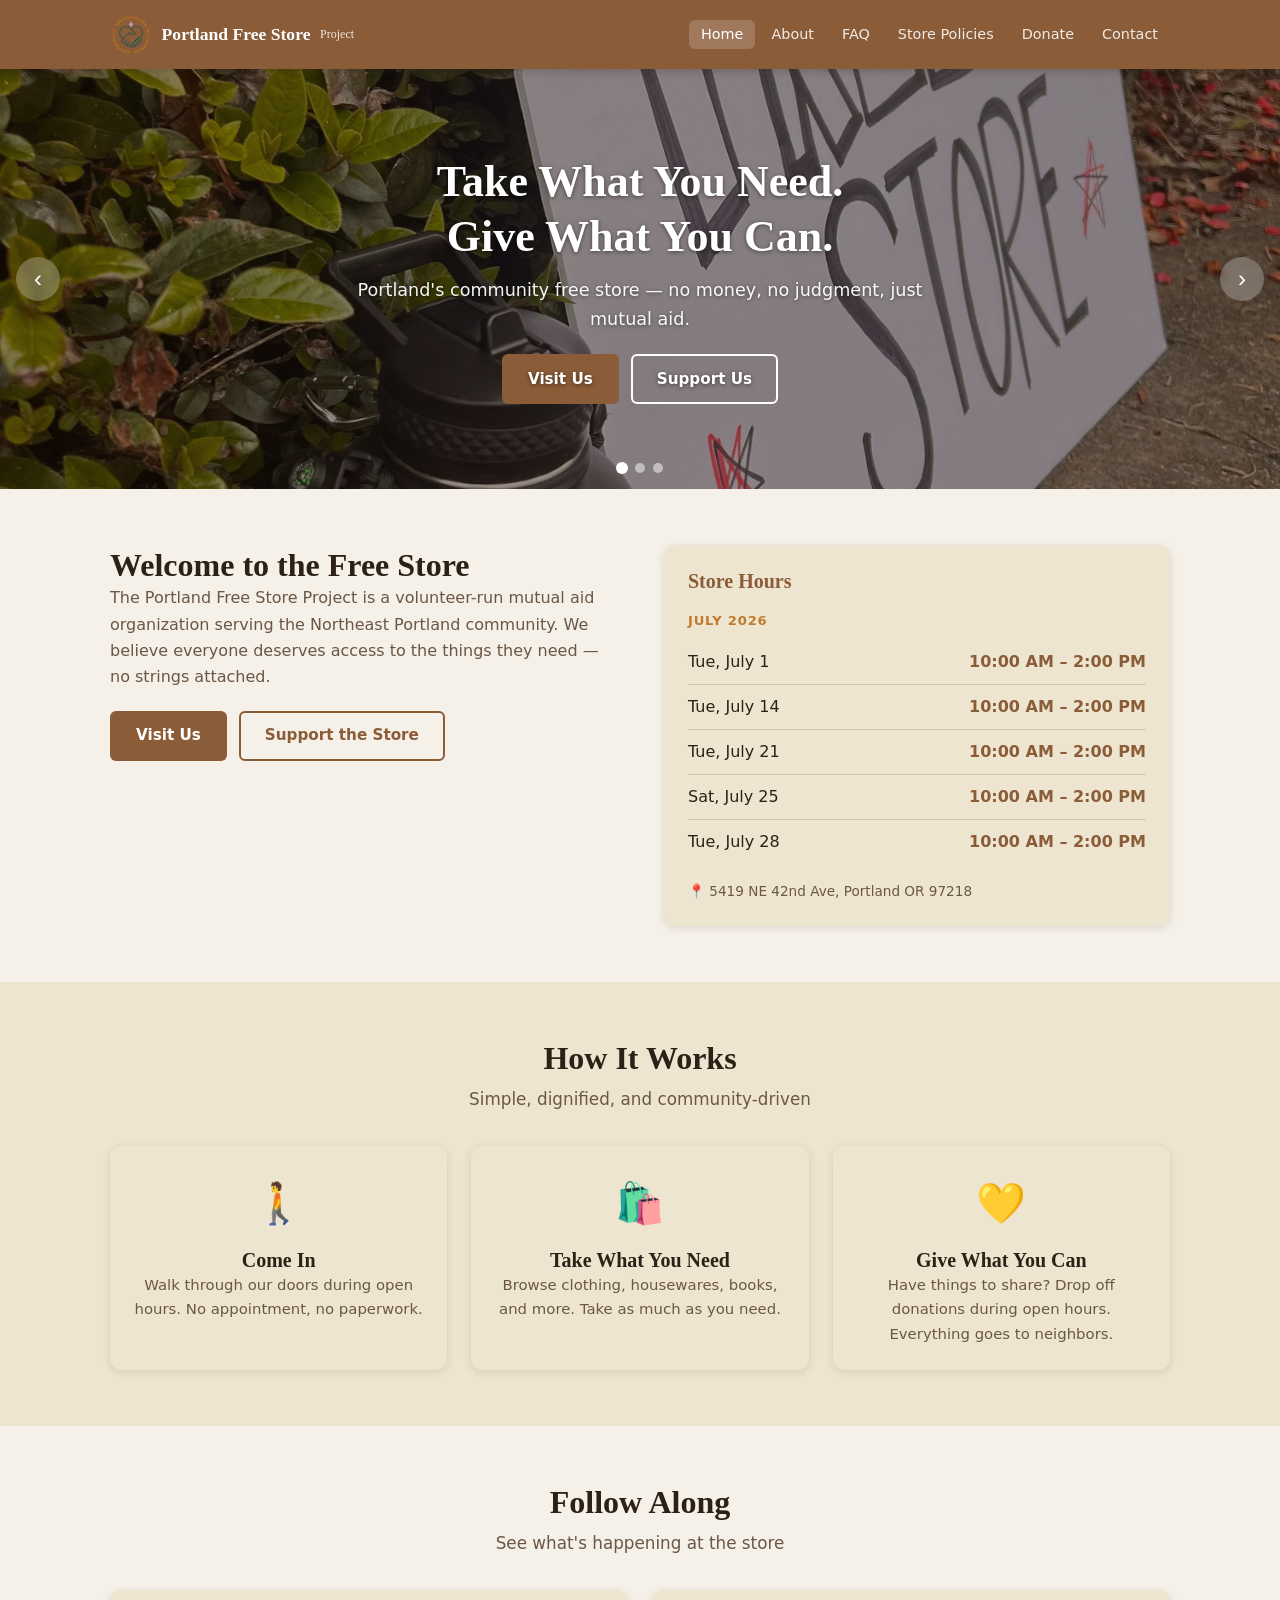
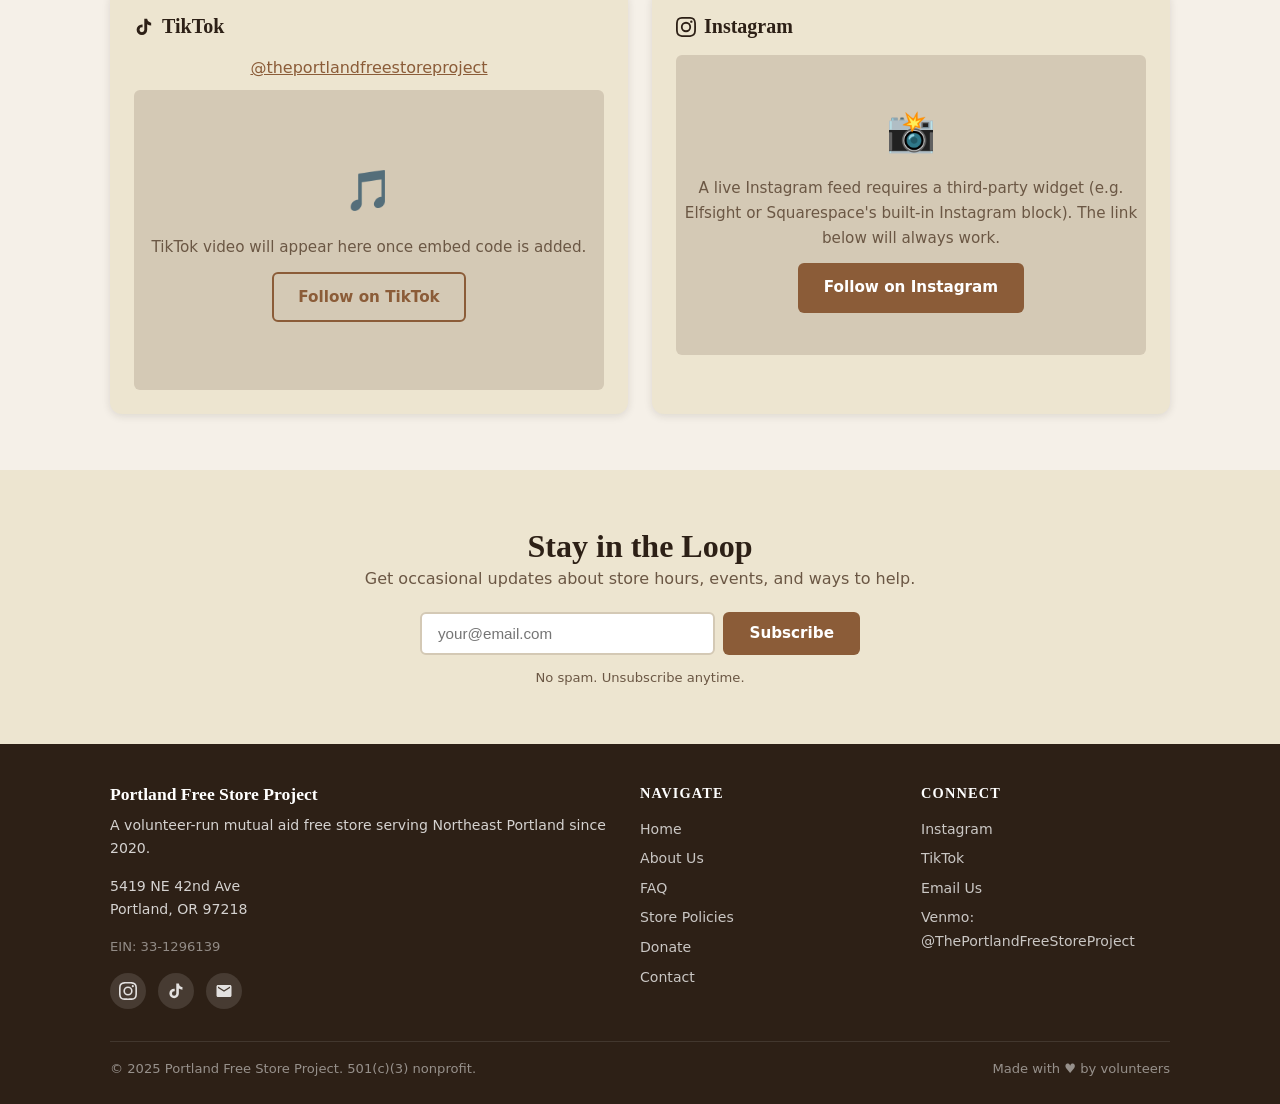
==== commit 0775d0af: "Add real photos and fix hours to match July 2026 sign Images downloaded from portlandfreestoreprojec" ====
--- a/index.html
+++ b/index.html
@@ -28,6 +28,7 @@
 <nav class="site-nav" aria-label="Main navigation">
   <div class="nav-inner">
     <a href="index.html" class="nav-logo">
+      <img src="images/logo.png" alt="">
       Portland Free Store
       <span>Project</span>
     </a>
@@ -51,8 +52,8 @@
   <section class="carousel" aria-label="Featured slides">
     <div class="carousel-track">
 
-      <div class="carousel-slide" aria-label="Slide 1 of 4">
-        <div class="slide-bg slide-bg-1" role="img" aria-label="Warm earth tone background"></div>
+      <div class="carousel-slide" aria-label="Slide 1 of 3">
+        <div class="slide-bg" style="background-image:url('images/store.jpg')" role="img" aria-label="Free Store sign outside the store"></div>
         <div class="slide-content">
           <h1>Take What You Need.<br>Give What You Can.</h1>
           <p>Portland's community free store — no money, no judgment, just mutual aid.</p>
@@ -63,17 +64,8 @@
         </div>
       </div>
 
-      <div class="carousel-slide" aria-label="Slide 2 of 4">
-        <div class="slide-bg slide-bg-2" role="img" aria-label="Sage and brown background"></div>
-        <div class="slide-content">
-          <h1>Everything Is Free</h1>
-          <p>Clothing, household goods, books, and more — all freely given by neighbors for neighbors.</p>
-          <a href="about.html" class="btn btn-primary">Our Story</a>
-        </div>
-      </div>
-
-      <div class="carousel-slide" aria-label="Slide 3 of 4">
-        <div class="slide-bg slide-bg-3" role="img" aria-label="Terracotta gradient background"></div>
+      <div class="carousel-slide" aria-label="Slide 2 of 3">
+        <div class="slide-bg" style="background-image:url('images/july-hours.jpg')" role="img" aria-label="July 2026 hours sign"></div>
         <div class="slide-content">
           <h1>Open to Everyone</h1>
           <p>No ID required. No income verification. Just show up and take what you need.</p>
@@ -81,11 +73,11 @@
         </div>
       </div>
 
-      <div class="carousel-slide" aria-label="Slide 4 of 4">
-        <div class="slide-bg slide-bg-4" role="img" aria-label="Sage and terracotta background"></div>
+      <div class="carousel-slide" aria-label="Slide 3 of 3">
+        <div class="slide-bg" style="background-image:url('images/merch-1.jpg')" role="img" aria-label="Hand-printed shirt by Evie Butler"></div>
         <div class="slide-content">
           <h1>Powered by Community</h1>
-          <p>We run entirely on donations and volunteers. Help us keep the doors open.</p>
+          <p>100% volunteer-run, 100% community-supported. Help us keep the doors open.</p>
           <a href="donate.html" class="btn btn-primary">Donate</a>
         </div>
       </div>
@@ -97,7 +89,6 @@
       <button class="carousel-dot active" aria-label="Go to slide 1" role="tab"></button>
       <button class="carousel-dot" aria-label="Go to slide 2" role="tab"></button>
       <button class="carousel-dot" aria-label="Go to slide 3" role="tab"></button>
-      <button class="carousel-dot" aria-label="Go to slide 4" role="tab"></button>
     </div>
   </section>
 
@@ -115,16 +106,15 @@
         </div>
         <div class="card">
           <h3 style="margin-bottom:1rem;color:var(--color-primary)">Store Hours</h3>
-          <!-- TO UPDATE: Change the hours text in the right-hand <td> cells below -->
-          <table class="hours-table" aria-label="Store hours">
+          <!-- TO UPDATE: Change the dates and times in the cells below -->
+          <p style="font-size:0.82rem;font-weight:600;text-transform:uppercase;letter-spacing:0.06em;color:var(--color-accent);margin-bottom:0.5rem">July 2026</p>
+          <table class="hours-table" aria-label="July 2026 store hours">
             <tbody>
-              <tr><td>Monday</td>     <td>Closed</td></tr>
-              <tr><td>Tuesday</td>    <td>10:00 AM – 5:00 PM</td></tr>
-              <tr><td>Wednesday</td>  <td>10:00 AM – 5:00 PM</td></tr>
-              <tr><td>Thursday</td>   <td>10:00 AM – 5:00 PM</td></tr>
-              <tr><td>Friday</td>     <td>Closed</td></tr>
-              <tr><td>Saturday</td>   <td>10:00 AM – 5:00 PM</td></tr>
-              <tr><td>Sunday</td>     <td>10:00 AM – 5:00 PM</td></tr>
+              <tr><td>Tue, July 1</td>   <td>10:00 AM – 2:00 PM</td></tr>
+              <tr><td>Tue, July 14</td>  <td>10:00 AM – 2:00 PM</td></tr>
+              <tr><td>Tue, July 21</td>  <td>10:00 AM – 2:00 PM</td></tr>
+              <tr><td>Sat, July 25</td>  <td>10:00 AM – 2:00 PM</td></tr>
+              <tr><td>Tue, July 28</td>  <td>10:00 AM – 2:00 PM</td></tr>
             </tbody>
           </table>
           <p style="margin-top:1rem;font-size:0.85rem;color:var(--color-muted)">
--- a/css/style.css
+++ b/css/style.css
@@ -155,6 +155,16 @@
   color: #fff;
   text-decoration: none;
   line-height: 1.2;
+  display: flex;
+  align-items: center;
+  gap: 0.6rem;
+}
+.nav-logo img {
+  width: 42px;
+  height: 42px;
+  border-radius: 50%;
+  object-fit: cover;
+  flex-shrink: 0;
 }
 .nav-logo span { display: block; font-size: 0.75rem; font-weight: 400; opacity: 0.85; }
 .nav-links {
@@ -296,11 +306,17 @@
   transform: scale(1.2);
 }
 
-/* Slide background gradients (placeholder images) */
-.slide-bg-1 { background: linear-gradient(135deg, #8b5e3c 0%, #c4773b 40%, #7a8c6e 100%); }
-.slide-bg-2 { background: linear-gradient(135deg, #7a8c6e 0%, #8b5e3c 60%, #c4773b 100%); }
-.slide-bg-3 { background: linear-gradient(135deg, #c4773b 0%, #6b5744 50%, #8b5e3c 100%); }
-.slide-bg-4 { background: linear-gradient(135deg, #6b5744 0%, #7a8c6e 50%, #c4773b 100%); }
+/* Slide backgrounds — real photos with a dark overlay for text legibility */
+.slide-bg {
+  background-size: cover;
+  background-position: center;
+}
+.slide-bg::after {
+  content: '';
+  position: absolute;
+  inset: 0;
+  background: rgba(30, 18, 8, 0.48);
+}
 
 /* ─── Hours ──────────────────────────────────────────────── */
 .hours-table { width: 100%; border-collapse: collapse; }
@@ -382,6 +398,12 @@
   justify-content: center;
   font-size: 3rem;
   overflow: hidden;
+}
+.team-photo img {
+  width: 100%;
+  height: 100%;
+  object-fit: cover;
+  object-position: center top;
 }
 .team-card h3 { margin-bottom: 0.25rem; }
 .team-card .role {
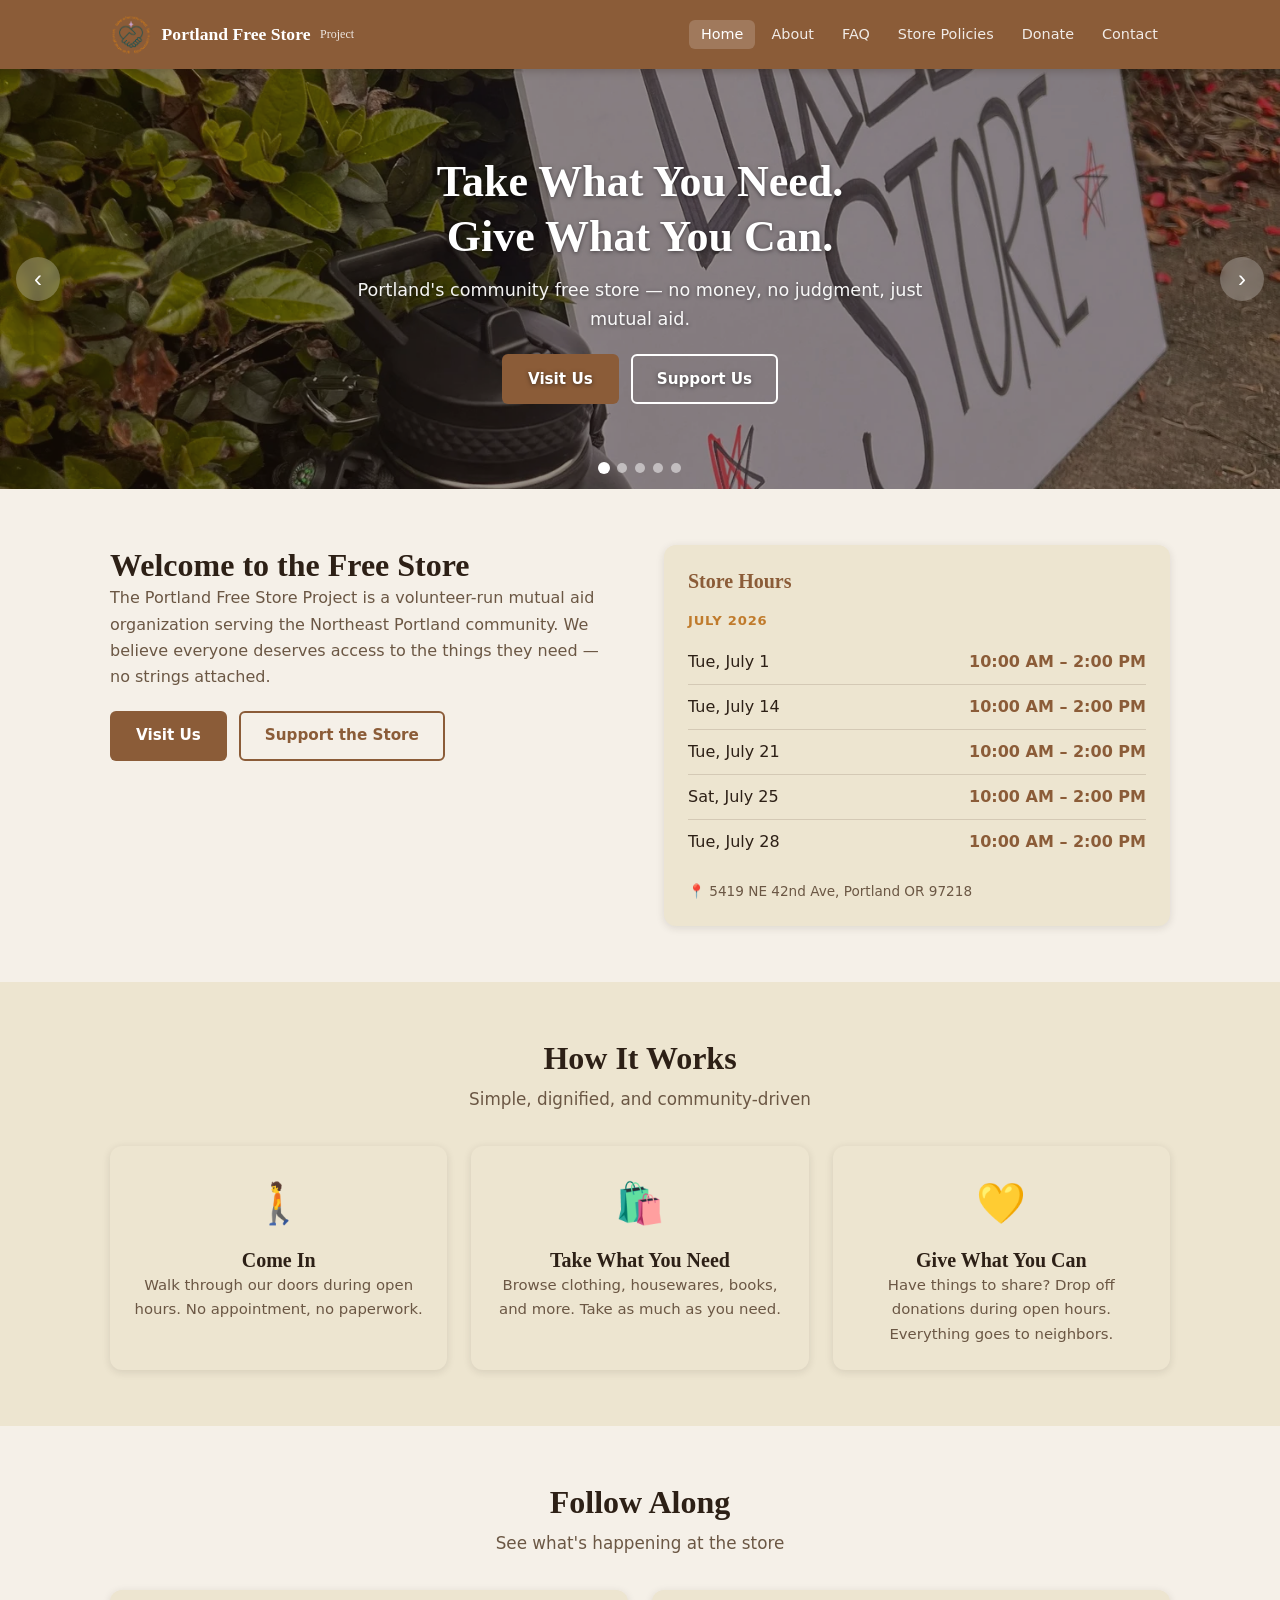
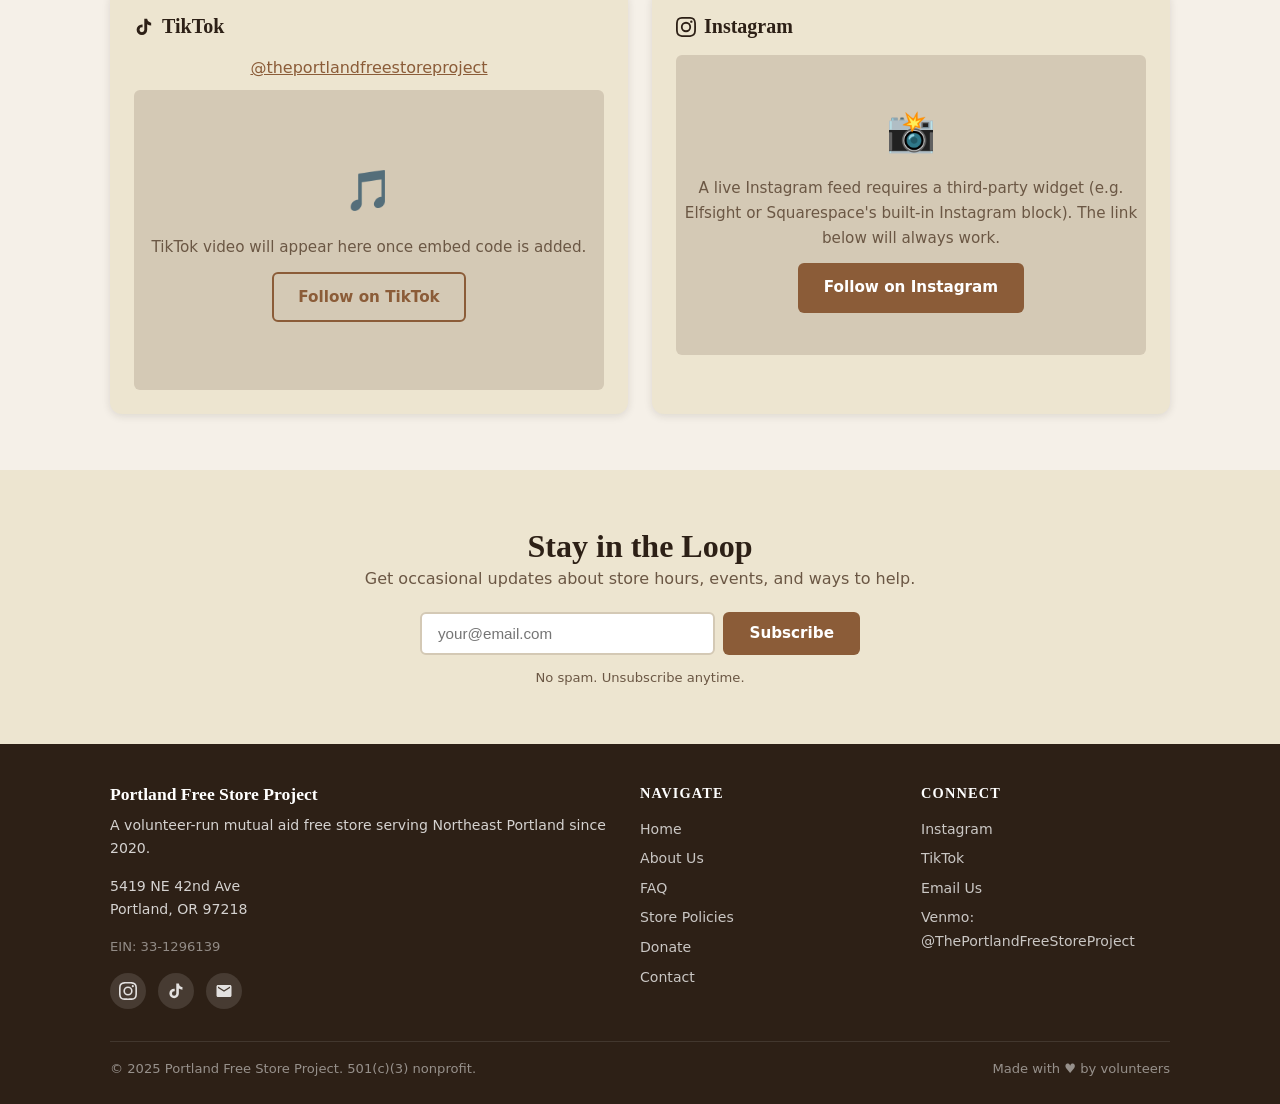
==== commit 072336b4: "Add merch photos as slides 4 and 5 in homepage carousel Co-Authored-By: Claude Sonnet 4.6 <noreply@a" ====
--- a/index.html
+++ b/index.html
@@ -52,7 +52,7 @@
   <section class="carousel" aria-label="Featured slides">
     <div class="carousel-track">
 
-      <div class="carousel-slide" aria-label="Slide 1 of 3">
+      <div class="carousel-slide" aria-label="Slide 1 of 5">
         <div class="slide-bg" style="background-image:url('images/store.jpg')" role="img" aria-label="Free Store sign outside the store"></div>
         <div class="slide-content">
           <h1>Take What You Need.<br>Give What You Can.</h1>
@@ -64,7 +64,7 @@
         </div>
       </div>
 
-      <div class="carousel-slide" aria-label="Slide 2 of 3">
+      <div class="carousel-slide" aria-label="Slide 2 of 5">
         <div class="slide-bg" style="background-image:url('images/july-hours.jpg')" role="img" aria-label="July 2026 hours sign"></div>
         <div class="slide-content">
           <h1>Open to Everyone</h1>
@@ -73,12 +73,30 @@
         </div>
       </div>
 
-      <div class="carousel-slide" aria-label="Slide 3 of 3">
+      <div class="carousel-slide" aria-label="Slide 3 of 5">
         <div class="slide-bg" style="background-image:url('images/merch-1.jpg')" role="img" aria-label="Hand-printed shirt by Evie Butler"></div>
         <div class="slide-content">
           <h1>Powered by Community</h1>
           <p>100% volunteer-run, 100% community-supported. Help us keep the doors open.</p>
           <a href="donate.html" class="btn btn-primary">Donate</a>
+        </div>
+      </div>
+
+      <div class="carousel-slide" aria-label="Slide 4 of 5">
+        <div class="slide-bg" style="background-image:url('images/merch-2.jpg')" role="img" aria-label="Collection of hand-printed shirts by Evie Butler"></div>
+        <div class="slide-content">
+          <h1>Wear Your Support</h1>
+          <p>Hand-printed recycled shirts by local artist Evie Butler. Suggested donation $20.</p>
+          <a href="donate.html" class="btn btn-primary">Get a Shirt</a>
+        </div>
+      </div>
+
+      <div class="carousel-slide" aria-label="Slide 5 of 5">
+        <div class="slide-bg" style="background-image:url('images/merch-3.jpg')" role="img" aria-label="Flannel-backed shirt with logo patch"></div>
+        <div class="slide-content">
+          <h1>Each One Is Unique</h1>
+          <p>Every shirt is one of a kind — hand-printed on recycled fabric. No two are alike.</p>
+          <a href="donate.html" class="btn btn-primary">Get a Shirt</a>
         </div>
       </div>
 
@@ -89,6 +107,8 @@
       <button class="carousel-dot active" aria-label="Go to slide 1" role="tab"></button>
       <button class="carousel-dot" aria-label="Go to slide 2" role="tab"></button>
       <button class="carousel-dot" aria-label="Go to slide 3" role="tab"></button>
+      <button class="carousel-dot" aria-label="Go to slide 4" role="tab"></button>
+      <button class="carousel-dot" aria-label="Go to slide 5" role="tab"></button>
     </div>
   </section>
 
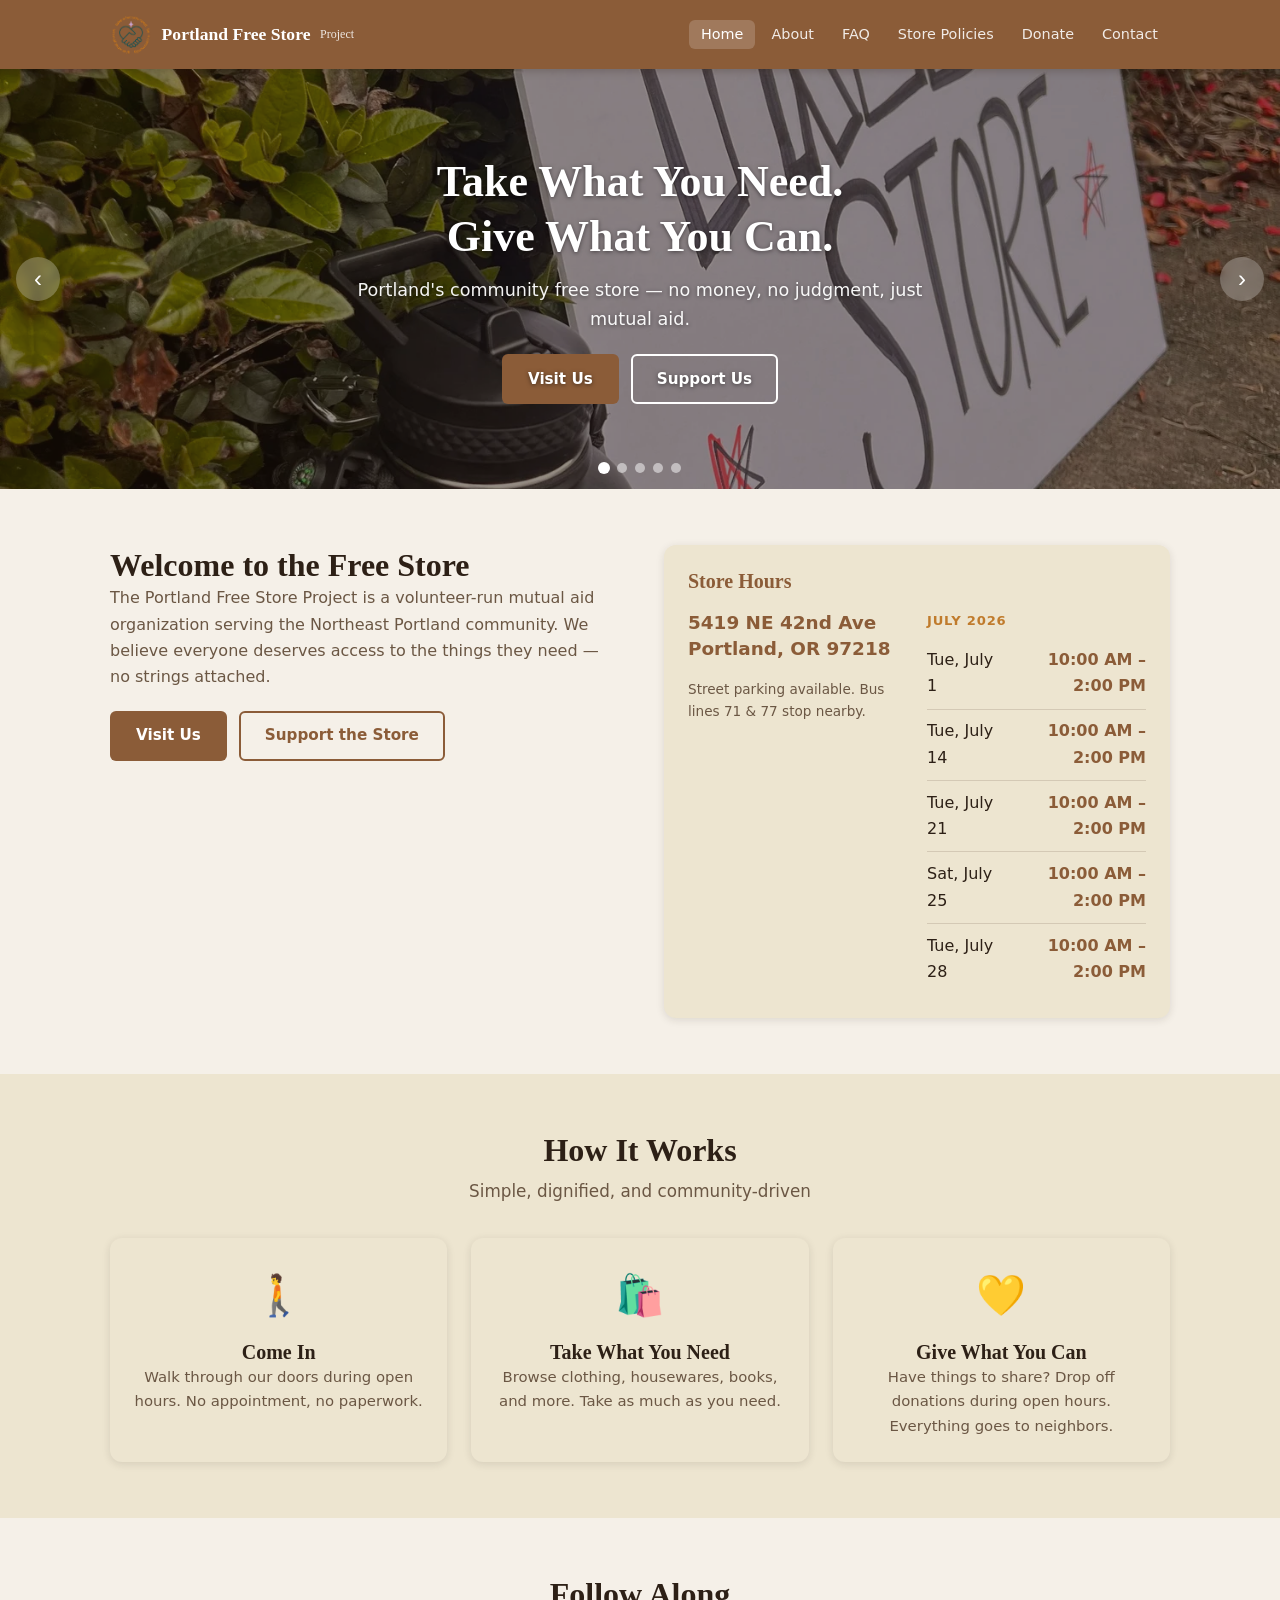
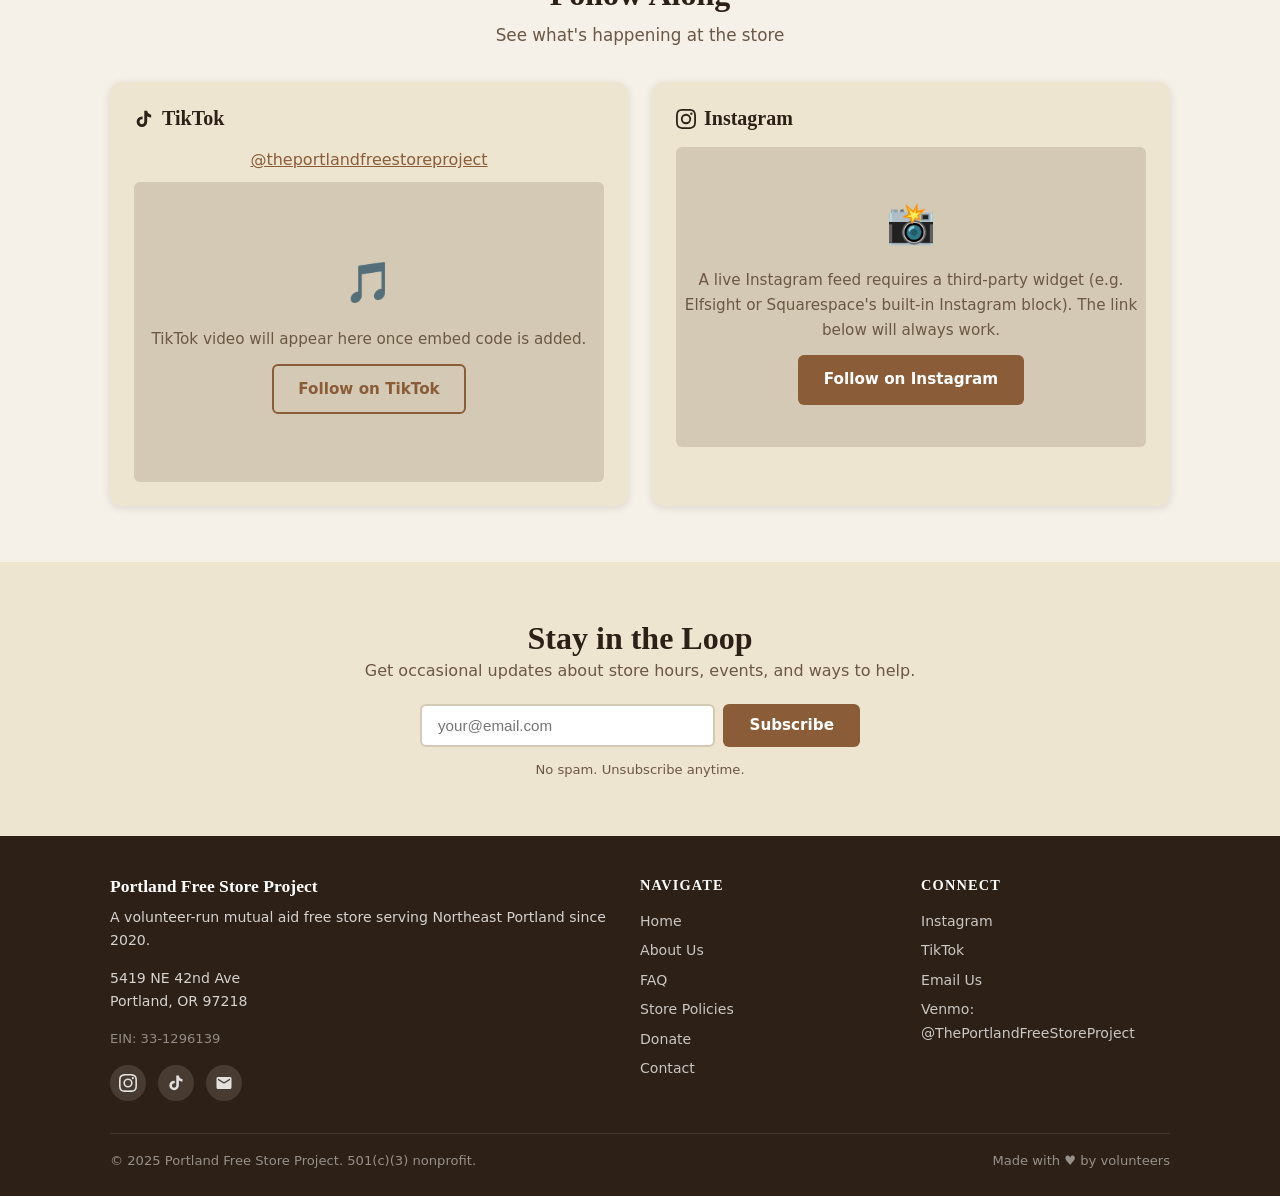
==== commit d7caedad: "Show address larger and side-by-side with hours on home page Matches the layout already applied to t" ====
--- a/index.html
+++ b/index.html
@@ -126,20 +126,28 @@
         </div>
         <div class="card">
           <h3 style="margin-bottom:1rem;color:var(--color-primary)">Store Hours</h3>
-          <!-- TO UPDATE: Change the dates and times in the cells below -->
-          <p style="font-size:0.82rem;font-weight:600;text-transform:uppercase;letter-spacing:0.06em;color:var(--color-accent);margin-bottom:0.5rem">July 2026</p>
-          <table class="hours-table" aria-label="July 2026 store hours">
-            <tbody>
-              <tr><td>Tue, July 1</td>   <td>10:00 AM – 2:00 PM</td></tr>
-              <tr><td>Tue, July 14</td>  <td>10:00 AM – 2:00 PM</td></tr>
-              <tr><td>Tue, July 21</td>  <td>10:00 AM – 2:00 PM</td></tr>
-              <tr><td>Sat, July 25</td>  <td>10:00 AM – 2:00 PM</td></tr>
-              <tr><td>Tue, July 28</td>  <td>10:00 AM – 2:00 PM</td></tr>
-            </tbody>
-          </table>
-          <p style="margin-top:1rem;font-size:0.85rem;color:var(--color-muted)">
-            📍 5419 NE 42nd Ave, Portland OR 97218
-          </p>
+          <div style="display:grid;grid-template-columns:1fr 1fr;gap:1.25rem;align-items:start">
+            <div>
+              <p style="font-size:1.15rem;font-weight:700;line-height:1.4;color:var(--color-primary)">
+                5419 NE 42nd Ave<br>
+                Portland, OR 97218
+              </p>
+              <p style="margin-top:0.5rem;font-size:0.85rem;color:var(--color-muted)">Street parking available. Bus lines 71 &amp; 77 stop nearby.</p>
+            </div>
+            <div>
+              <!-- TO UPDATE: Change the dates and times in the cells below -->
+              <p style="font-size:0.82rem;font-weight:600;text-transform:uppercase;letter-spacing:0.06em;color:var(--color-accent);margin-bottom:0.4rem">July 2026</p>
+              <table class="hours-table" style="margin-top:0" aria-label="July 2026 store hours">
+                <tbody>
+                  <tr><td>Tue, July 1</td>   <td>10:00 AM – 2:00 PM</td></tr>
+                  <tr><td>Tue, July 14</td>  <td>10:00 AM – 2:00 PM</td></tr>
+                  <tr><td>Tue, July 21</td>  <td>10:00 AM – 2:00 PM</td></tr>
+                  <tr><td>Sat, July 25</td>  <td>10:00 AM – 2:00 PM</td></tr>
+                  <tr><td>Tue, July 28</td>  <td>10:00 AM – 2:00 PM</td></tr>
+                </tbody>
+              </table>
+            </div>
+          </div>
         </div>
       </div>
     </div>
--- a/css/style.css
+++ b/css/style.css
@@ -507,24 +507,10 @@
 }
 .amount-btn {
   padding: 0.55rem 1.25rem;
-  border: 2px solid var(--color-border);
-  border-radius: var(--radius);
-  background: #fff;
-  font-size: 0.95rem;
-  font-weight: 600;
-  cursor: pointer;
-  color: var(--color-text);
-  transition: border-color 0.15s, background 0.15s;
-}
-.amount-btn:hover,
-.amount-btn.selected {
-  border-color: var(--color-primary);
-  background: var(--color-surface);
-  color: var(--color-primary);
 }
 .frequency-toggle {
   display: flex;
-  border: 2px solid var(--color-border);
+  border: 2px solid var(--color-primary);
   border-radius: var(--radius);
   overflow: hidden;
   width: fit-content;
@@ -533,10 +519,11 @@
 .freq-btn {
   padding: 0.5rem 1.25rem;
   border: none;
-  background: #fff;
+  background: transparent;
   font-size: 0.9rem;
+  font-weight: 600;
   cursor: pointer;
-  color: var(--color-muted);
+  color: var(--color-primary);
   transition: background 0.15s, color 0.15s;
 }
 .freq-btn.active {
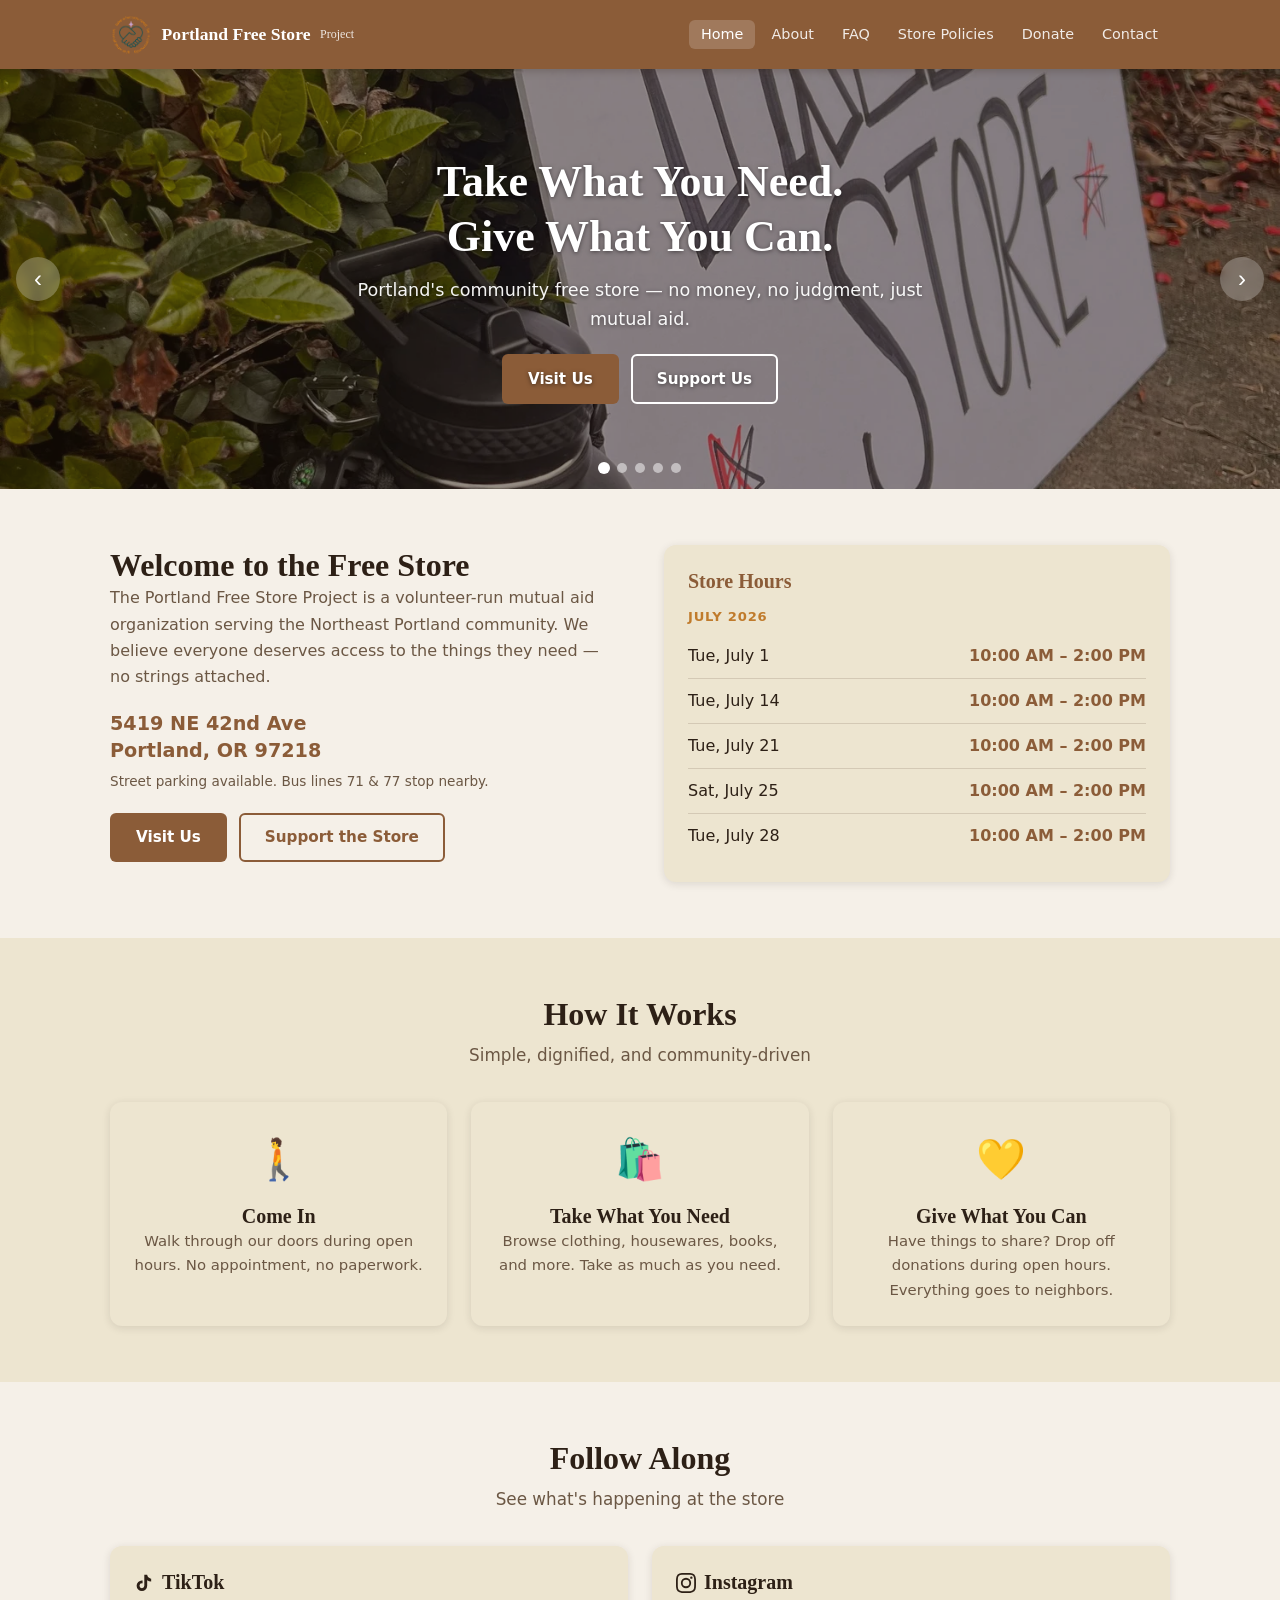
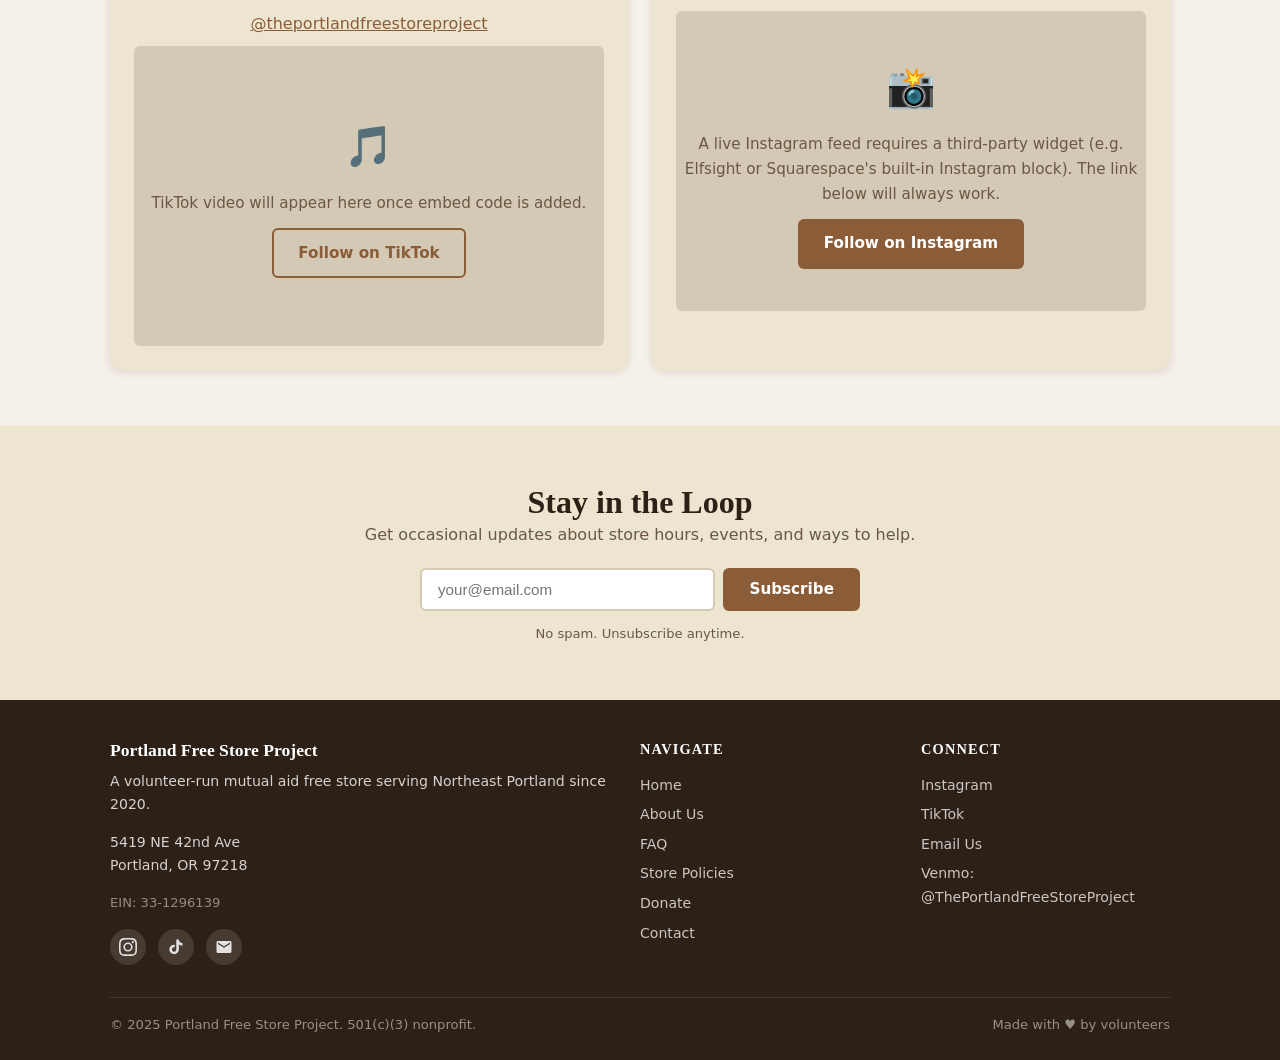
==== commit aae63b7e: "Move address into the welcome text column, above the buttons Keeps the hours card clean — address an" ====
--- a/index.html
+++ b/index.html
@@ -119,35 +119,29 @@
         <div>
           <h2>Welcome to the Free Store</h2>
           <p class="text-muted" style="margin-bottom:1.25rem">The Portland Free Store Project is a volunteer-run mutual aid organization serving the Northeast Portland community. We believe everyone deserves access to the things they need — no strings attached.</p>
+          <p style="font-size:1.2rem;font-weight:700;line-height:1.4;color:var(--color-primary);margin-bottom:0.35rem">
+            5419 NE 42nd Ave<br>
+            Portland, OR 97218
+          </p>
+          <p style="font-size:0.85rem;color:var(--color-muted);margin-bottom:1.25rem">Street parking available. Bus lines 71 &amp; 77 stop nearby.</p>
           <div class="gap-btns" style="justify-content:flex-start">
             <a href="contact.html" class="btn btn-primary">Visit Us</a>
             <a href="donate.html" class="btn btn-outline">Support the Store</a>
           </div>
         </div>
         <div class="card">
-          <h3 style="margin-bottom:1rem;color:var(--color-primary)">Store Hours</h3>
-          <div style="display:grid;grid-template-columns:1fr 1fr;gap:1.25rem;align-items:start">
-            <div>
-              <p style="font-size:1.15rem;font-weight:700;line-height:1.4;color:var(--color-primary)">
-                5419 NE 42nd Ave<br>
-                Portland, OR 97218
-              </p>
-              <p style="margin-top:0.5rem;font-size:0.85rem;color:var(--color-muted)">Street parking available. Bus lines 71 &amp; 77 stop nearby.</p>
-            </div>
-            <div>
-              <!-- TO UPDATE: Change the dates and times in the cells below -->
-              <p style="font-size:0.82rem;font-weight:600;text-transform:uppercase;letter-spacing:0.06em;color:var(--color-accent);margin-bottom:0.4rem">July 2026</p>
-              <table class="hours-table" style="margin-top:0" aria-label="July 2026 store hours">
-                <tbody>
-                  <tr><td>Tue, July 1</td>   <td>10:00 AM – 2:00 PM</td></tr>
-                  <tr><td>Tue, July 14</td>  <td>10:00 AM – 2:00 PM</td></tr>
-                  <tr><td>Tue, July 21</td>  <td>10:00 AM – 2:00 PM</td></tr>
-                  <tr><td>Sat, July 25</td>  <td>10:00 AM – 2:00 PM</td></tr>
-                  <tr><td>Tue, July 28</td>  <td>10:00 AM – 2:00 PM</td></tr>
-                </tbody>
-              </table>
-            </div>
-          </div>
+          <h3 style="margin-bottom:0.75rem;color:var(--color-primary)">Store Hours</h3>
+          <!-- TO UPDATE: Change the dates and times in the cells below -->
+          <p style="font-size:0.82rem;font-weight:600;text-transform:uppercase;letter-spacing:0.06em;color:var(--color-accent);margin-bottom:0.4rem">July 2026</p>
+          <table class="hours-table" style="margin-top:0" aria-label="July 2026 store hours">
+            <tbody>
+              <tr><td>Tue, July 1</td>   <td>10:00 AM – 2:00 PM</td></tr>
+              <tr><td>Tue, July 14</td>  <td>10:00 AM – 2:00 PM</td></tr>
+              <tr><td>Tue, July 21</td>  <td>10:00 AM – 2:00 PM</td></tr>
+              <tr><td>Sat, July 25</td>  <td>10:00 AM – 2:00 PM</td></tr>
+              <tr><td>Tue, July 28</td>  <td>10:00 AM – 2:00 PM</td></tr>
+            </tbody>
+          </table>
         </div>
       </div>
     </div>
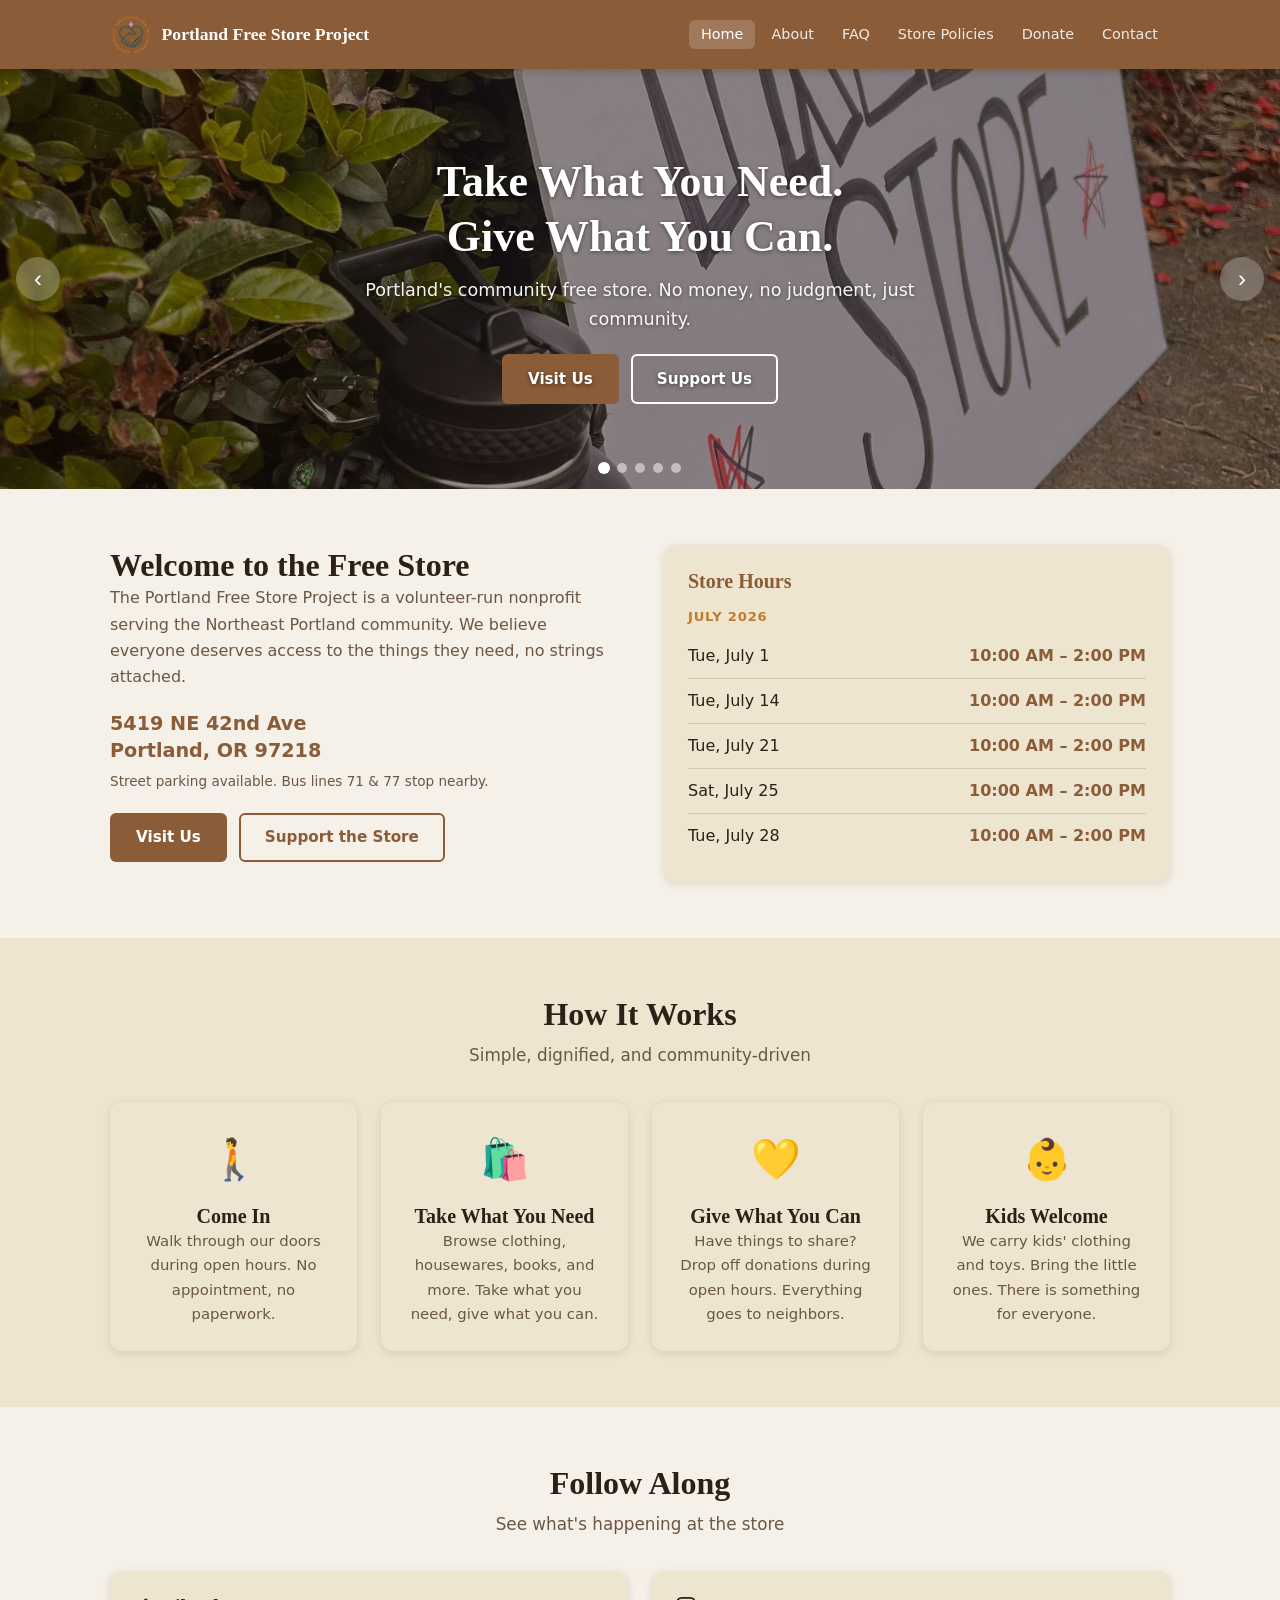
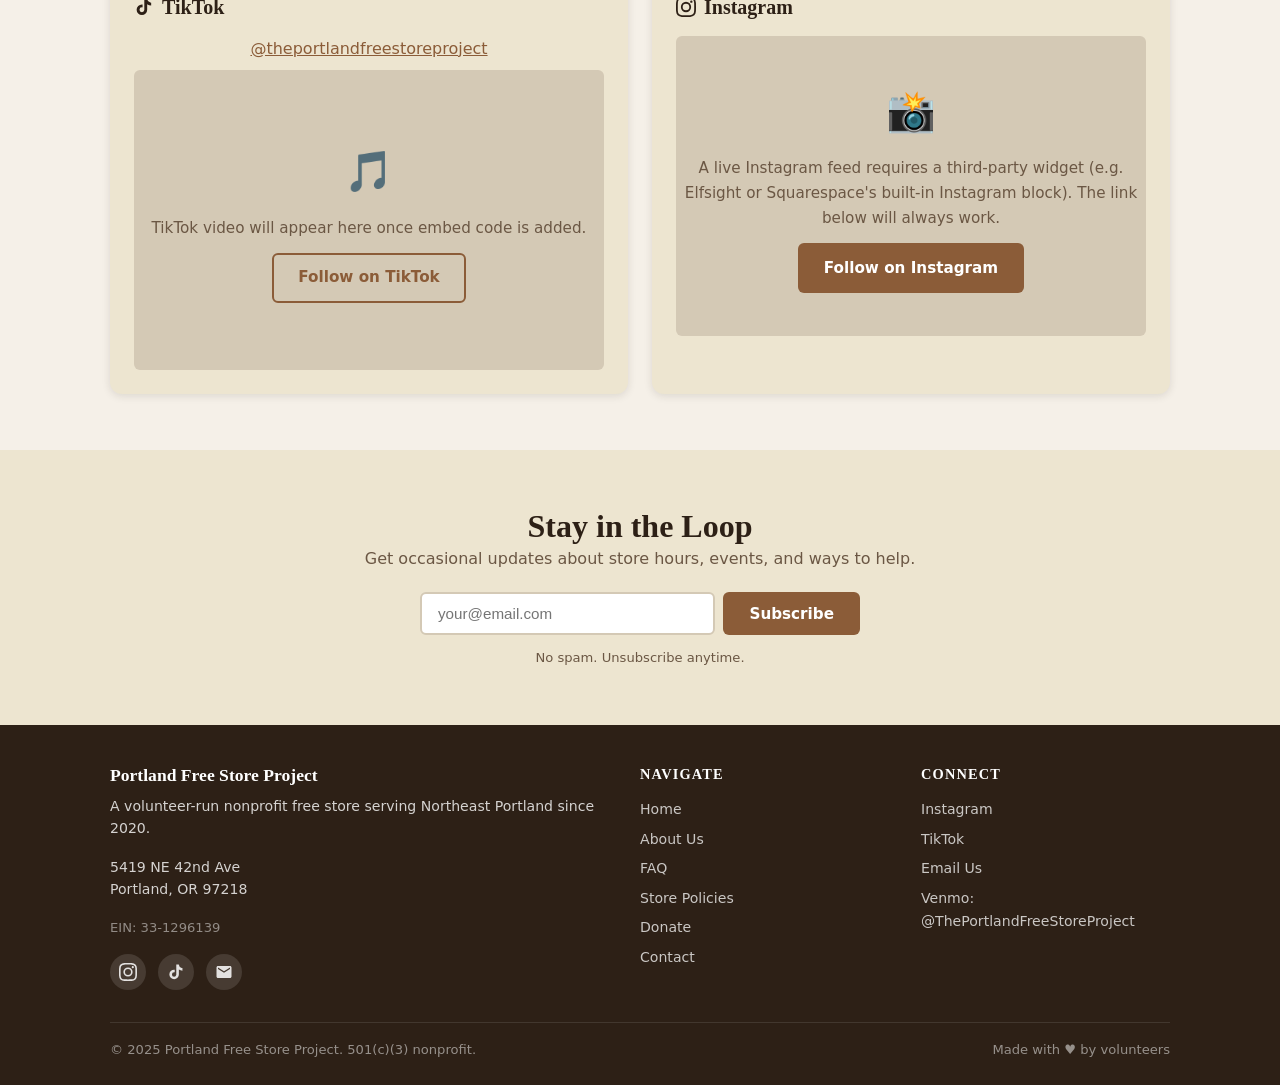
==== commit 1a90a97a: "Apply nonprofit team feedback: copy polish and de-AI pass - Replace "mutual aid" with "nonprofit" / " ====
--- a/index.html
+++ b/index.html
@@ -29,8 +29,7 @@
   <div class="nav-inner">
     <a href="index.html" class="nav-logo">
       <img src="images/logo.png" alt="">
-      Portland Free Store
-      <span>Project</span>
+      Portland Free Store Project
     </a>
     <button class="nav-hamburger" aria-label="Toggle menu" aria-expanded="false">
       <span></span><span></span><span></span>
@@ -56,7 +55,7 @@
         <div class="slide-bg" style="background-image:url('images/store.jpg')" role="img" aria-label="Free Store sign outside the store"></div>
         <div class="slide-content">
           <h1>Take What You Need.<br>Give What You Can.</h1>
-          <p>Portland's community free store — no money, no judgment, just mutual aid.</p>
+          <p>Portland's community free store. No money, no judgment, just community.</p>
           <div class="gap-btns">
             <a href="contact.html" class="btn btn-primary">Visit Us</a>
             <a href="donate.html" class="btn btn-outline" style="border-color:#fff;color:#fff">Support Us</a>
@@ -95,7 +94,7 @@
         <div class="slide-bg" style="background-image:url('images/merch-3.jpg')" role="img" aria-label="Flannel-backed shirt with logo patch"></div>
         <div class="slide-content">
           <h1>Each One Is Unique</h1>
-          <p>Every shirt is one of a kind — hand-printed on recycled fabric. No two are alike.</p>
+          <p>Every shirt is one of a kind, hand-printed on recycled fabric. No two are alike.</p>
           <a href="donate.html" class="btn btn-primary">Get a Shirt</a>
         </div>
       </div>
@@ -118,7 +117,7 @@
       <div class="grid-2" style="align-items:start;gap:3rem">
         <div>
           <h2>Welcome to the Free Store</h2>
-          <p class="text-muted" style="margin-bottom:1.25rem">The Portland Free Store Project is a volunteer-run mutual aid organization serving the Northeast Portland community. We believe everyone deserves access to the things they need — no strings attached.</p>
+          <p class="text-muted" style="margin-bottom:1.25rem">The Portland Free Store Project is a volunteer-run nonprofit serving the Northeast Portland community. We believe everyone deserves access to the things they need, no strings attached.</p>
           <p style="font-size:1.2rem;font-weight:700;line-height:1.4;color:var(--color-primary);margin-bottom:0.35rem">
             5419 NE 42nd Ave<br>
             Portland, OR 97218
@@ -154,7 +153,7 @@
         <h2>How It Works</h2>
         <p>Simple, dignified, and community-driven</p>
       </div>
-      <div class="grid-3">
+      <div class="grid-3" style="grid-template-columns: repeat(auto-fit, minmax(200px, 1fr))">
         <div class="card text-center">
           <div style="font-size:2.5rem;margin-bottom:0.75rem">🚶</div>
           <h3>Come In</h3>
@@ -163,12 +162,17 @@
         <div class="card text-center">
           <div style="font-size:2.5rem;margin-bottom:0.75rem">🛍️</div>
           <h3>Take What You Need</h3>
-          <p style="color:var(--color-muted);font-size:0.93rem">Browse clothing, housewares, books, and more. Take as much as you need.</p>
+          <p style="color:var(--color-muted);font-size:0.93rem">Browse clothing, housewares, books, and more. Take what you need, give what you can.</p>
         </div>
         <div class="card text-center">
           <div style="font-size:2.5rem;margin-bottom:0.75rem">💛</div>
           <h3>Give What You Can</h3>
           <p style="color:var(--color-muted);font-size:0.93rem">Have things to share? Drop off donations during open hours. Everything goes to neighbors.</p>
+        </div>
+        <div class="card text-center">
+          <div style="font-size:2.5rem;margin-bottom:0.75rem">👶</div>
+          <h3>Kids Welcome</h3>
+          <p style="color:var(--color-muted);font-size:0.93rem">We carry kids' clothing and toys. Bring the little ones. There is something for everyone.</p>
         </div>
       </div>
     </div>
@@ -245,7 +249,7 @@
     <div class="footer-inner">
       <div class="footer-brand">
         <h3>Portland Free Store Project</h3>
-        <p>A volunteer-run mutual aid free store serving Northeast Portland since 2020.</p>
+        <p>A volunteer-run nonprofit free store serving Northeast Portland since 2020.</p>
         <p style="margin-top:0.5rem">5419 NE 42nd Ave<br>Portland, OR 97218</p>
         <p style="margin-top:0.5rem;font-size:0.82rem;opacity:0.6">EIN: 33-1296139</p>
         <div class="footer-social">
--- a/css/style.css
+++ b/css/style.css
@@ -166,7 +166,7 @@
   object-fit: cover;
   flex-shrink: 0;
 }
-.nav-logo span { display: block; font-size: 0.75rem; font-weight: 400; opacity: 0.85; }
+.nav-logo span { display: none; }
 .nav-links {
   display: flex;
   gap: 0.25rem;
@@ -306,6 +306,12 @@
   transform: scale(1.2);
 }
 
+@media (max-width: 768px) {
+  .carousel-slide .slide-content {
+    padding: 2rem 4rem;
+  }
+}
+
 /* Slide backgrounds — real photos with a dark overlay for text legibility */
 .slide-bg {
   background-size: cover;
